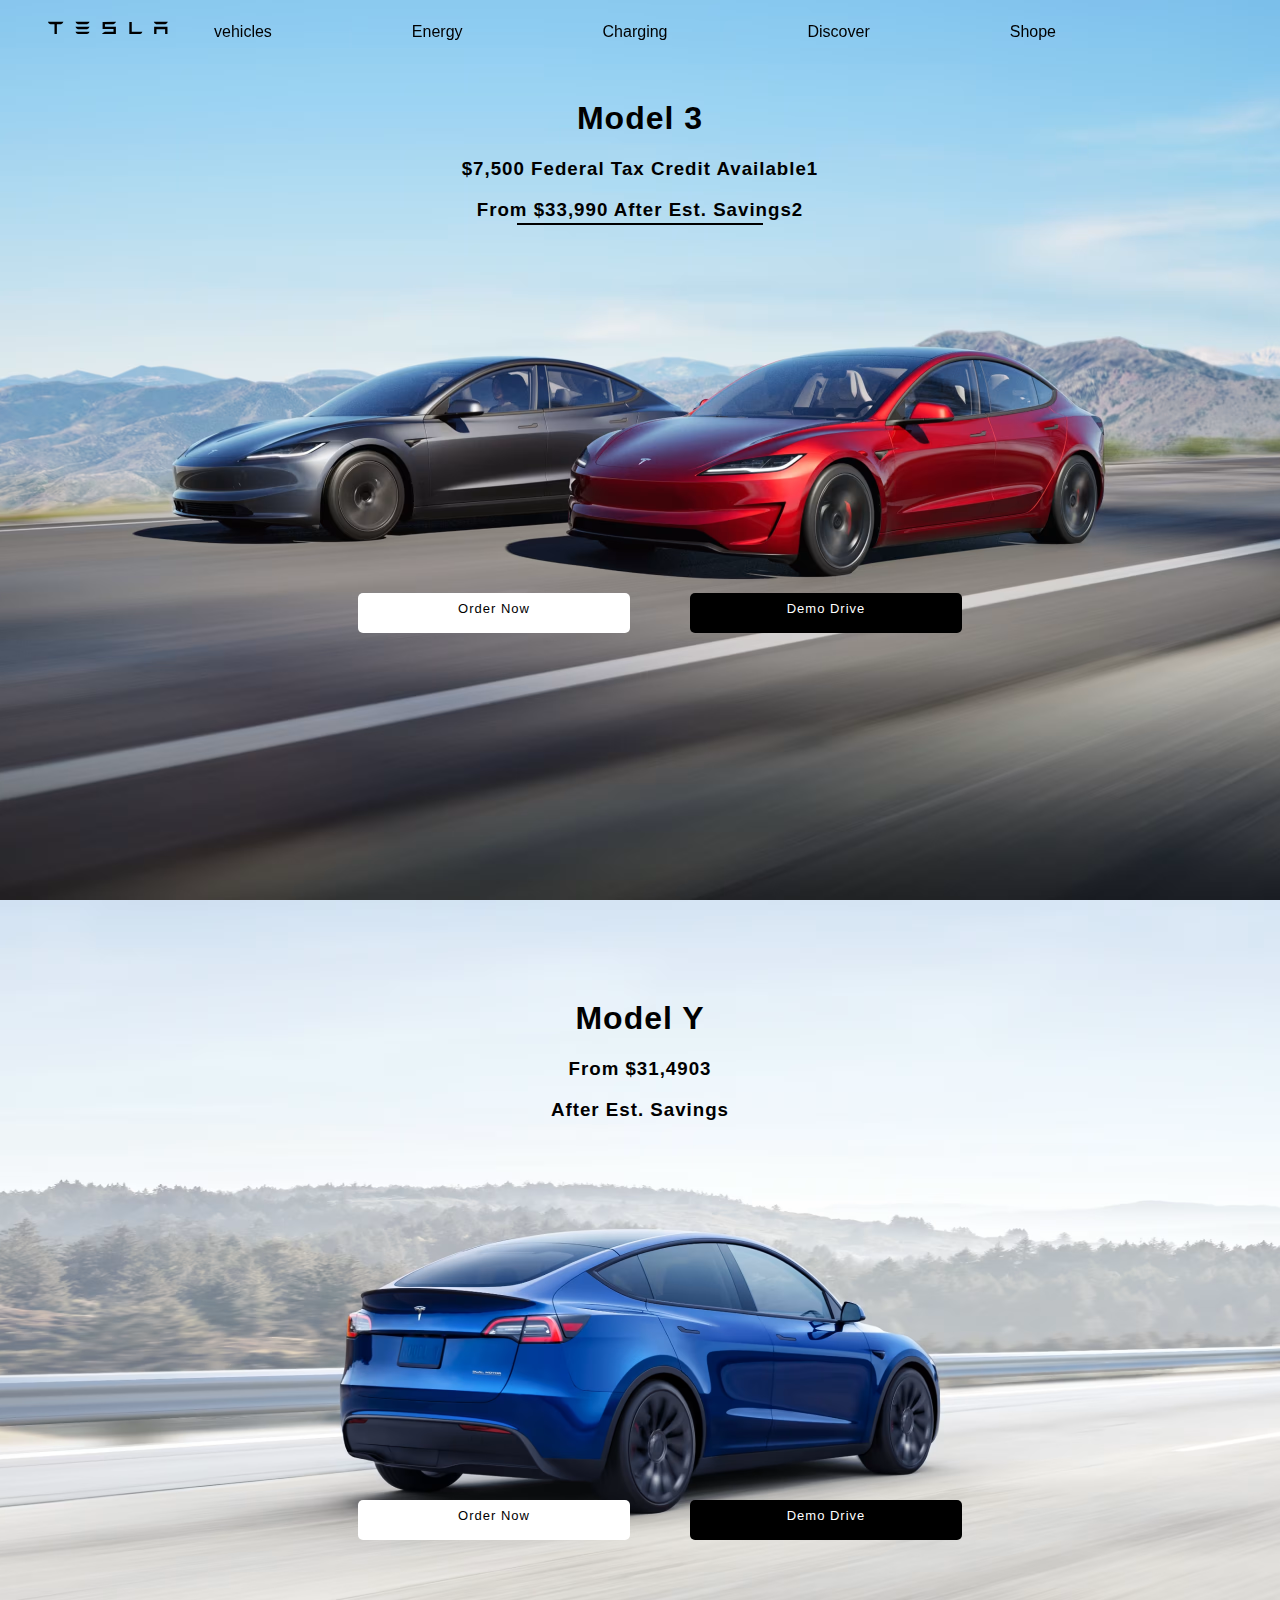
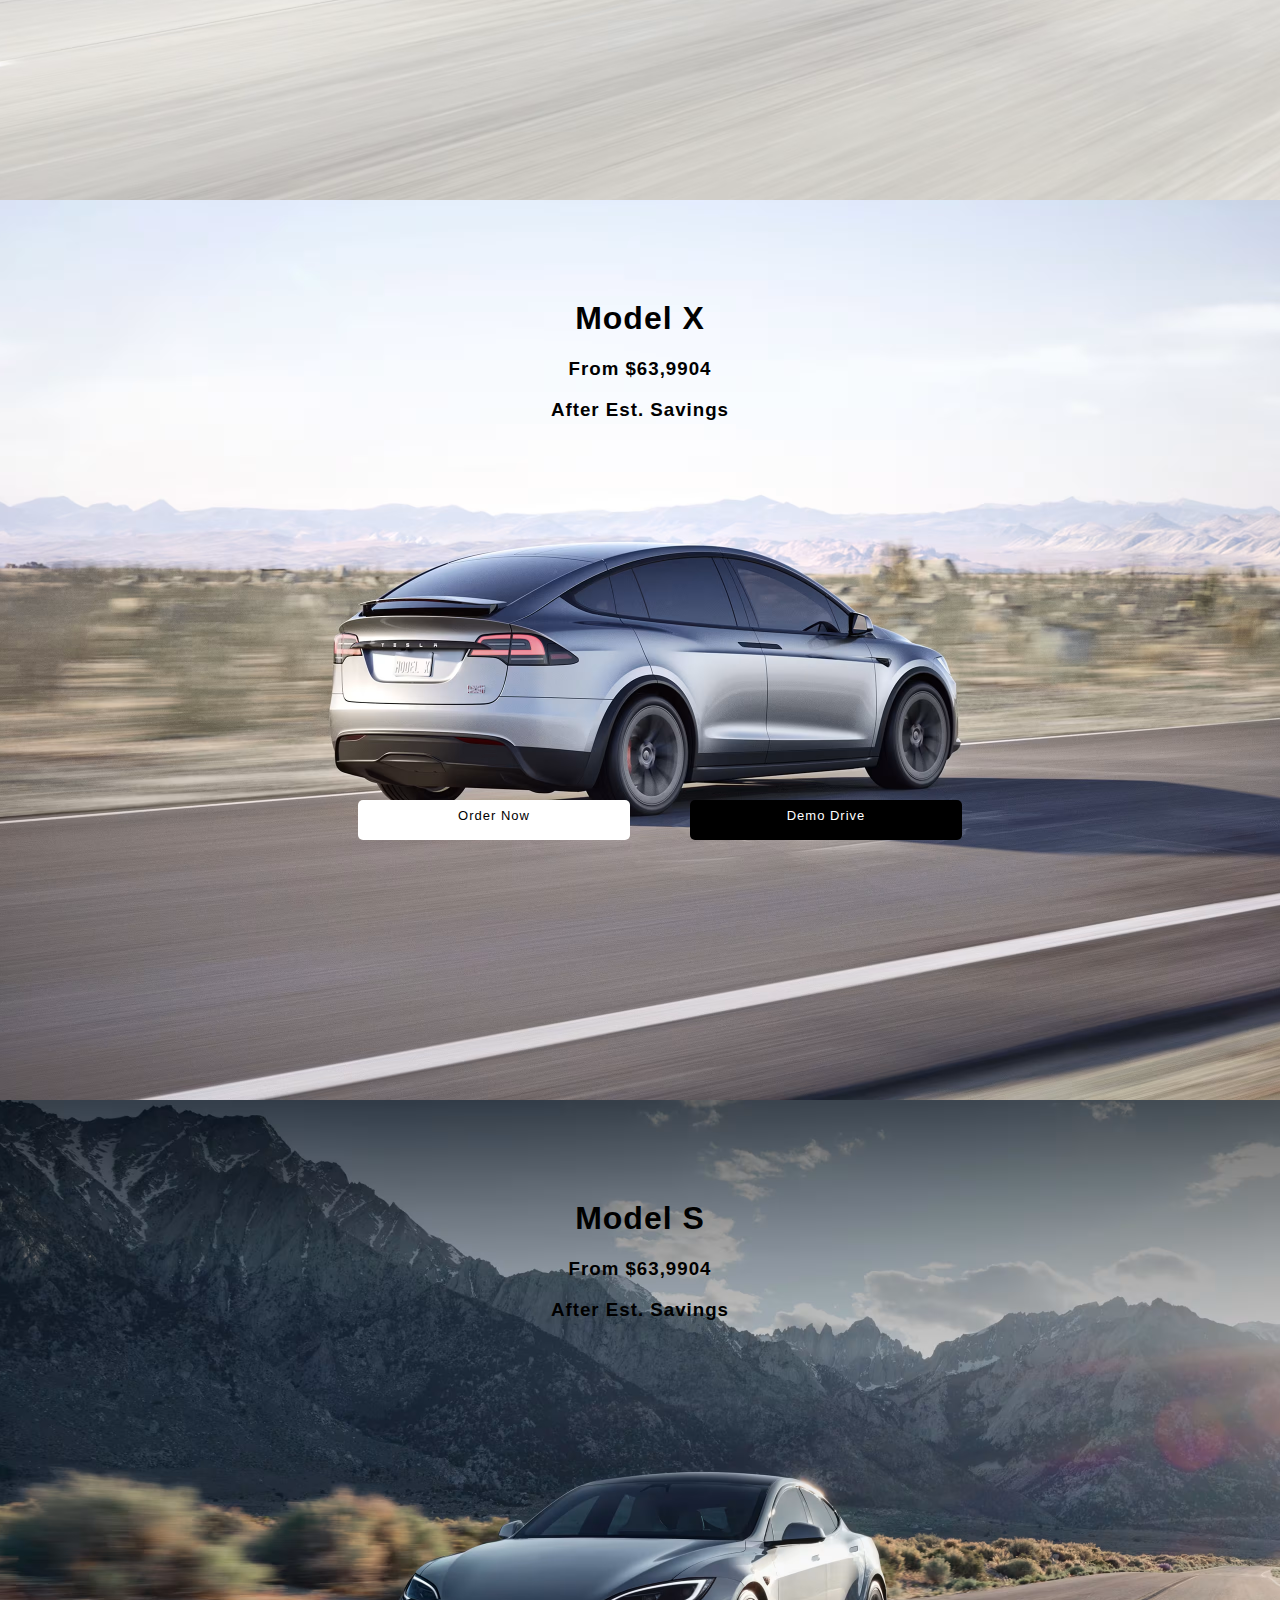
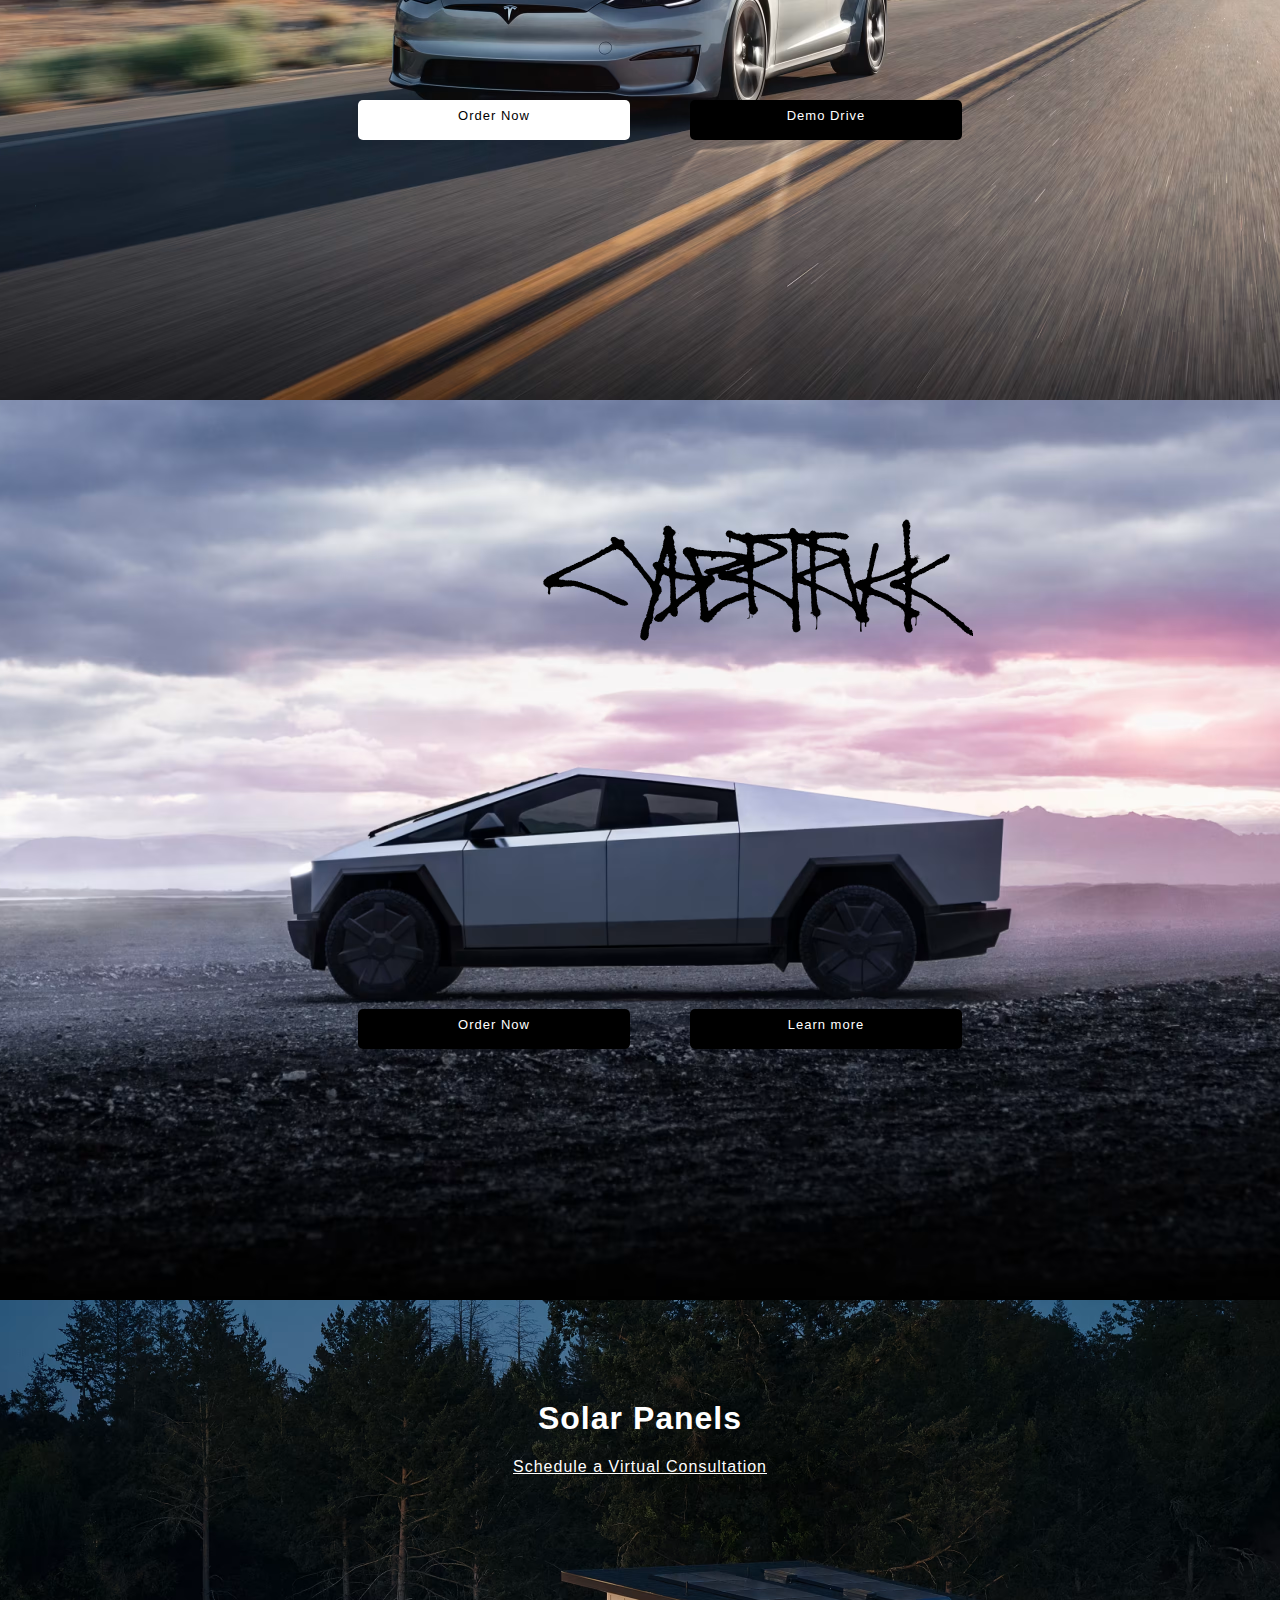
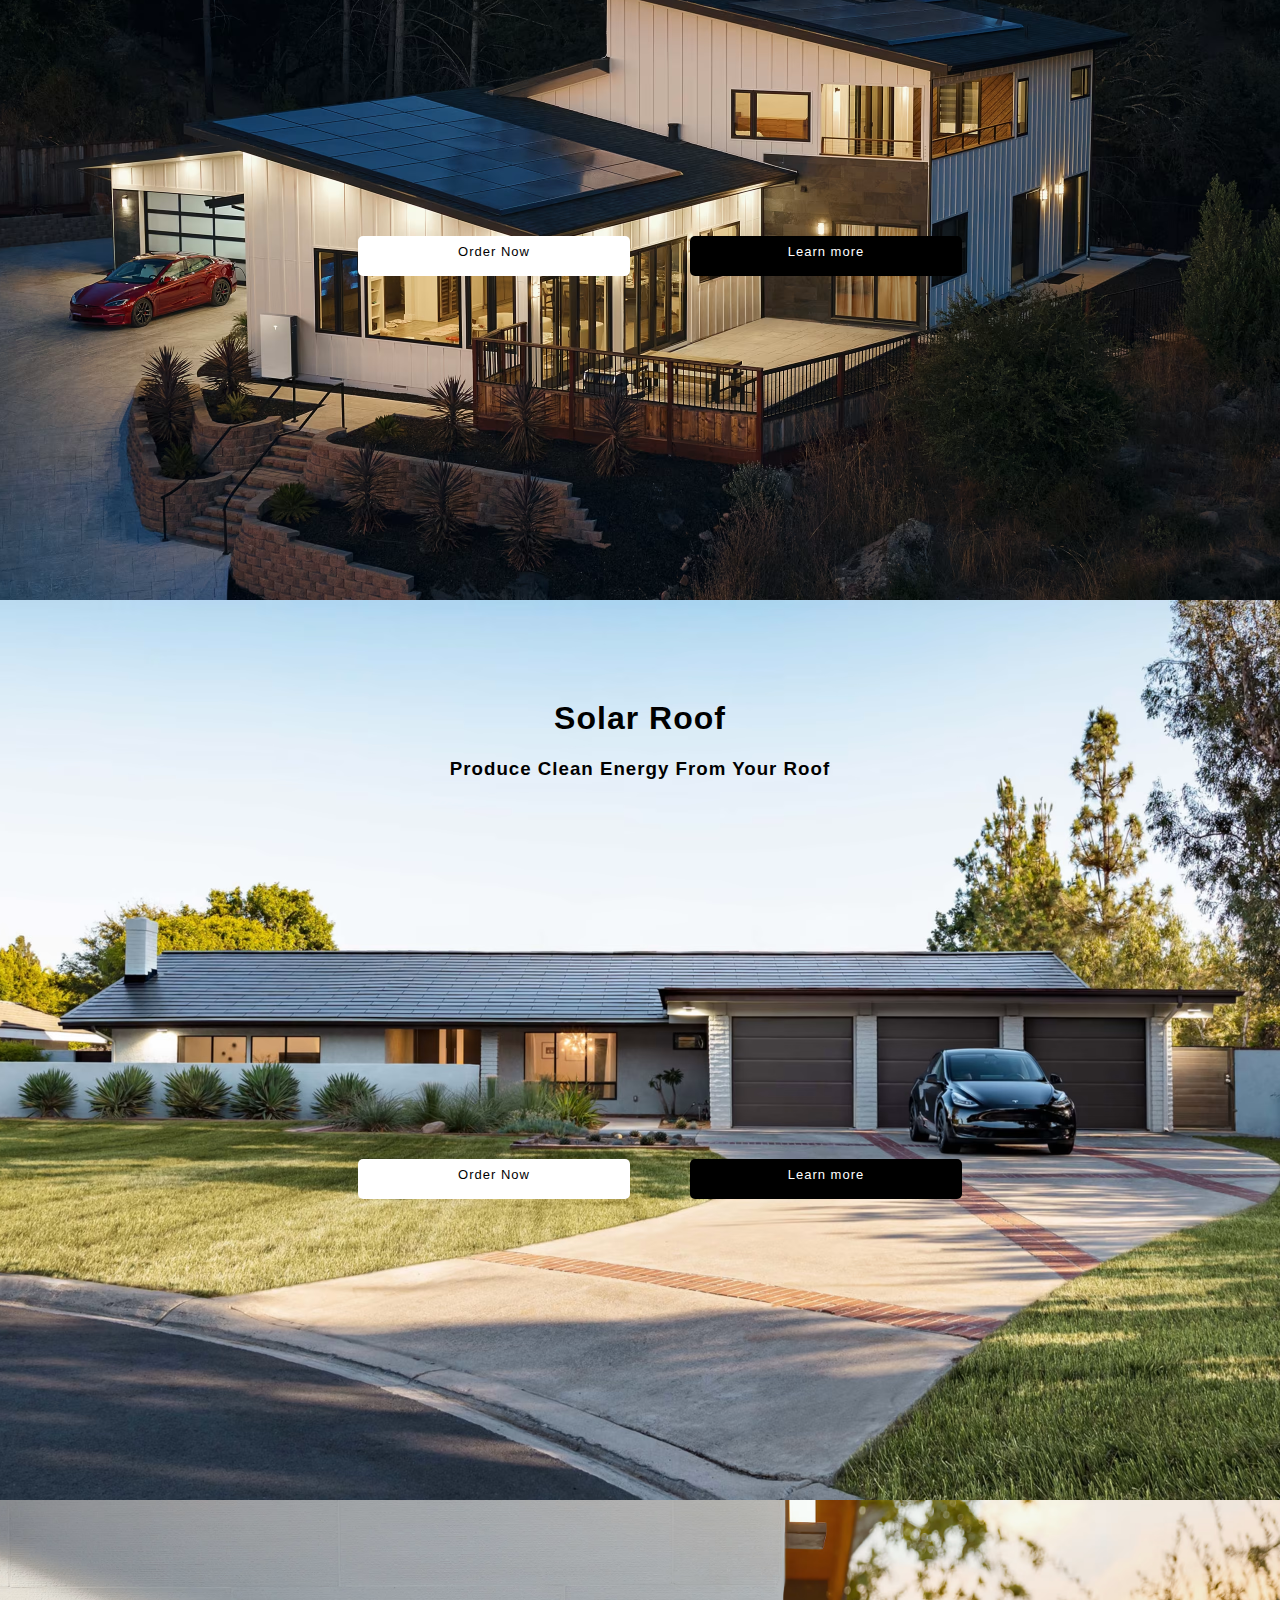
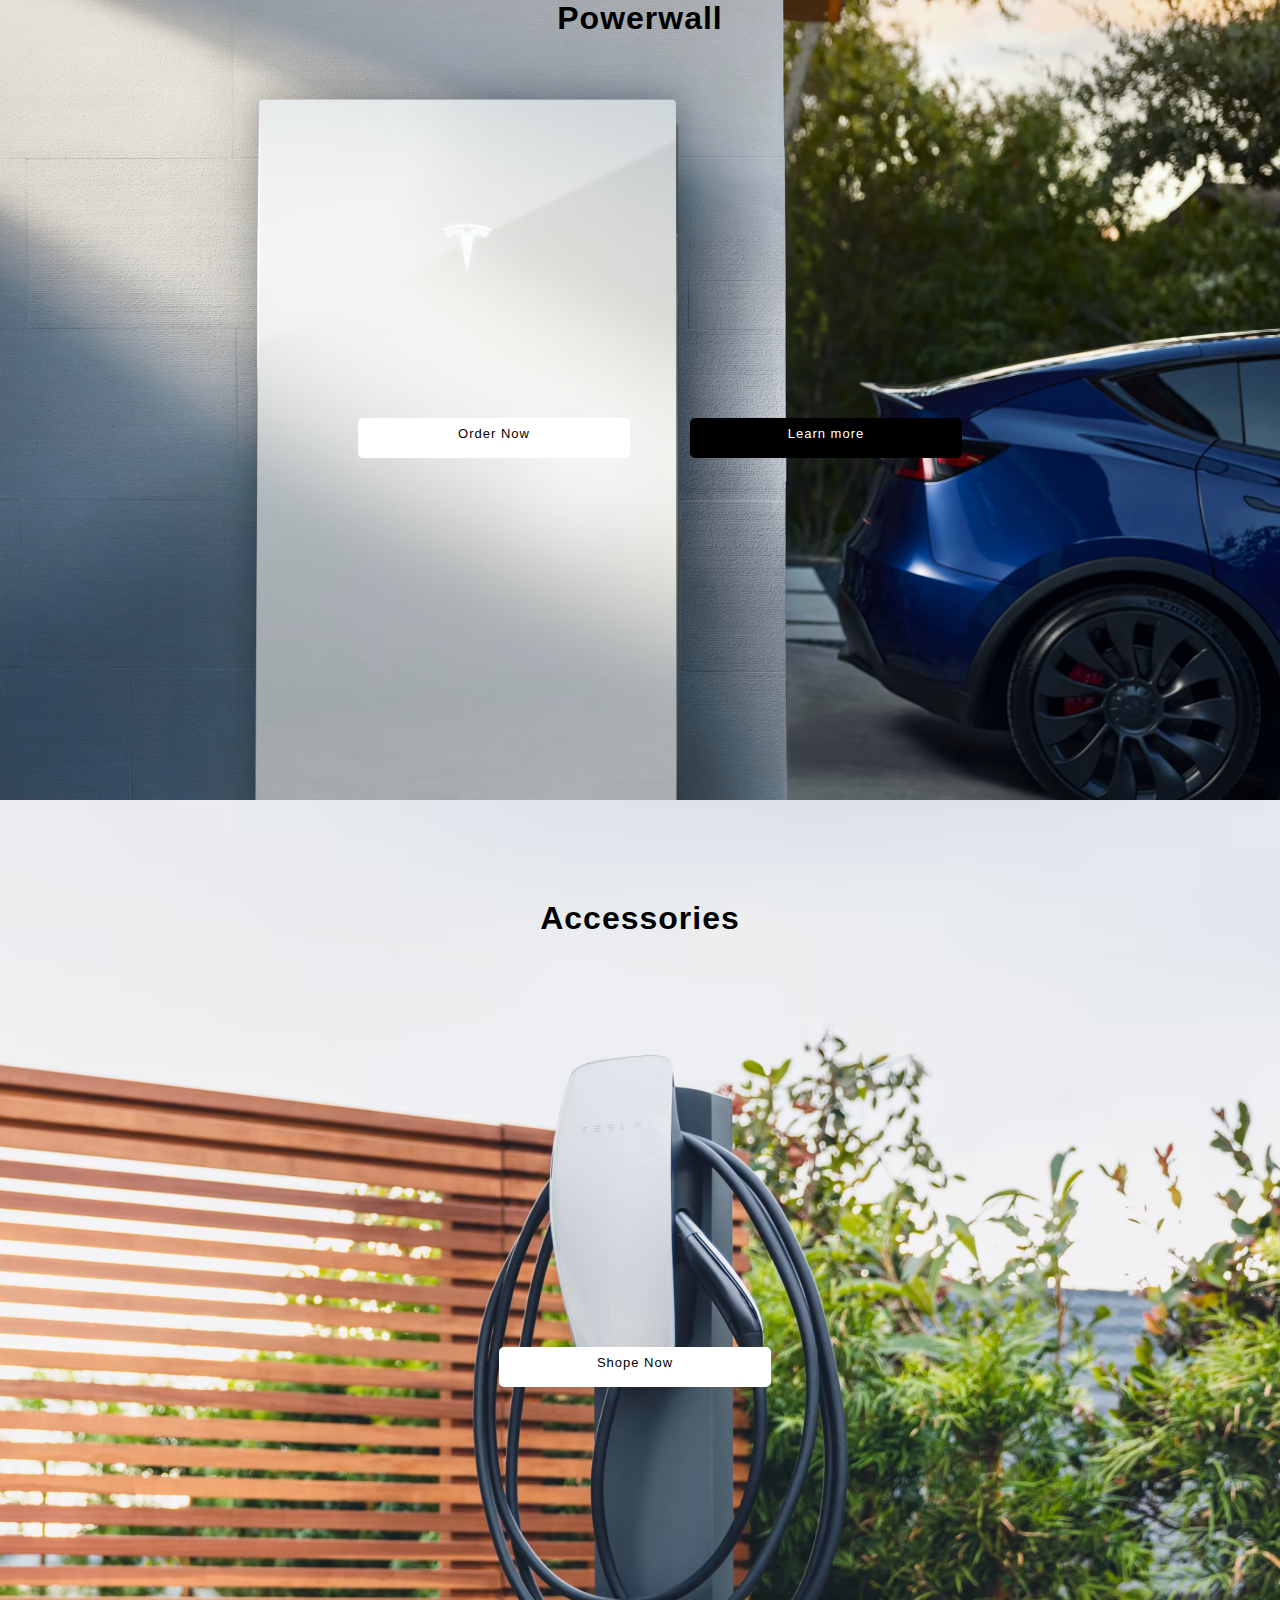
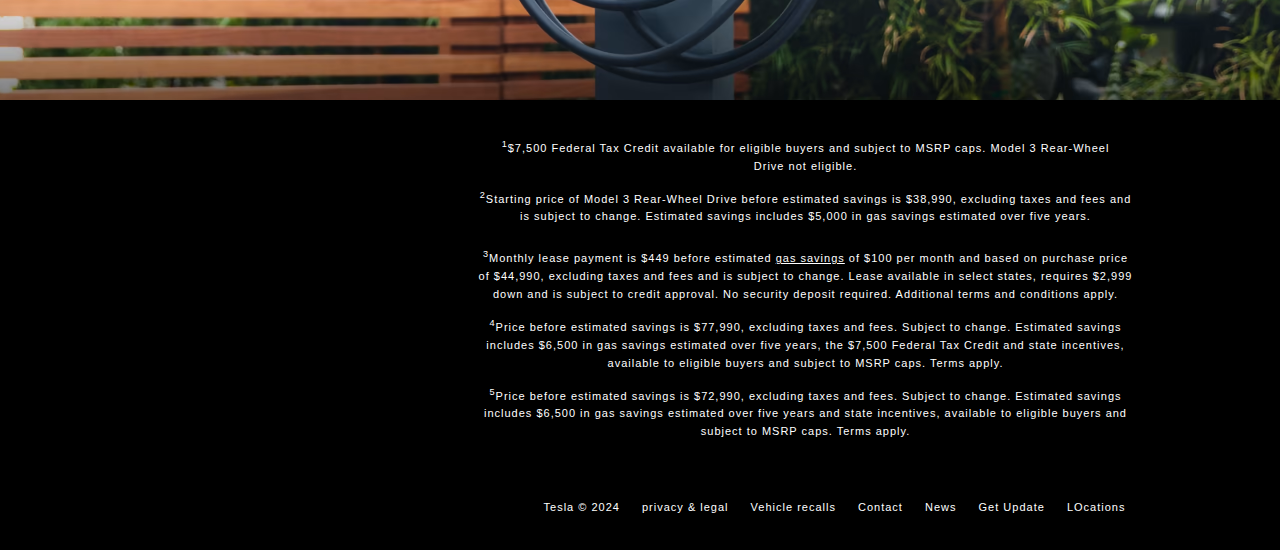
==== index.html @ 94e96109 "Add files via upload" ====
<!DOCTYPE html>
<html lang="en">
<head>
    <meta charset="UTF-8">
    <meta name="viewport" content="width=device-width, initial-scale=1.0">
    <link rel="icon" href="images/icon3.png">
    <title>Electric Cars,Soloar & Clean Energy|tesla</title>
    <link href="style.css" type="text/css" rel="stylesheet">
</head>
<body>
    <nav><div class="logo"><img  src="images/logo1.svg" alt="" width="120px" height="24px";></div>
        <div class="navbar">
            <ul>
                <li><button class="prodructname">vehicles</button>
            </li>
            <li>
               <button class="prodructname">Energy</button>
           </li>
            <li>
                <button class="prodructname">Charging</button>
            </li>
             <li> 
                <button class="prodructname">Discover</button>
             </li>
            <li>
                <button class="prodructname">Shope</button>
            </li>
            <li><i class="fa-regular fa-circle-question"></i></li>
        </ul>
    </div>
       
    </nav>


    <section class="section1">
            <div  class="banner1text">
                <h1>Model 3 </h1>
                <h3>$7,500 Federal Tax Credit Available1</h3>
                <h3> From $33,990 After Est. Savings2 </h3>
                
                <hr>
            </div>
    <div class="s1button">
     <a href="" class="bn1">Order Now </a>
     <a href="" class="bn2">Demo Drive</a>
    </div>          
    </section>

    
        <section class="section2">
                <div class="banner2text">
                    <h1>Model Y</h1>
                    <h3> From $31,4903 </h3>
                    <h3> After Est. Savings </h3>
                </div>
                <div class="s1button">
                    <a href="" class="bn1">Order Now </a>
                    <a href="" class="bn2">Demo Drive</a>
                   </div>
        </section>

        <div class="section3">
            <div class="banner3text">
                <h1>Model X </h1>
                <h3> From $63,9904 </h3>
                <h3>After Est. Savings</h3>
            </div>
            <div class="s1button">
                <a href="" class="bn1">Order Now </a>
                <a href="" class="bn2">Demo Drive</a>
               </div>

        </div>

        <div class="section4">
            <div class="banner4text">
                <h1>Model S</h1>
                <h3> From $63,9904  </h3>
                <h3>After Est. Savings</h3>
            </div>
            <div class="s1button">
                <a href="" class="bn1">Order Now </a>
                <a href="" class="bn2">Demo Drive</a>
               </div>

        </div>

        <div class="section5">
            <img src="images/banner.svg" width="300px" height="85px" class="svg">
            
            <div class="s1button">
                <a href="" class="bn2">Order Now </a>
                <a href="" class="bn2">Learn more</a>
               </div>

        </div>

       

        <div class="section6">
            <div class="banner6text">
                <h1>Solar Panels  </h1>
               <a href="#" style="color: white">Schedule a Virtual Consultation</a>
            </div>
            <div class="s1button">
                <a href="" class="bn1">Order Now </a>
                <a href="" class="bn2">Learn more</a>
               </div>

        </div>
        <div class="section7">
            <div class="banner7text">
                <h1>Solar Roof </h1>
                <h3> Produce Clean Energy From Your Roof</h3>
            </div>
            <div class="s1button">
                <a href="" class="bn1">Order Now </a>
                <a href="" class="bn2">Learn more</a>
               </div>

        </div>

        <div class="section8">
            <div class="banner8text">
                <h1>Powerwall </h1>
               
            </div>
            <div class="s1button">
                <a href="" class="bn1">Order Now </a>
                <a href="" class="bn2">Learn more</a>
               </div>

        </div>

        <div class="section9">
            <div class="banner9text">
                <h1>Accessories</h1>
                
            </div>
            <div class="s1button1">
                <a href="" class="bn1">Shope Now</a>
               </div>

        </div>

<footer>
    <div class="section10">
        
        <div class="banner10text">
            <p><sup>1</sup>$7,500 Federal Tax Credit available for eligible buyers and subject to MSRP caps. Model 3 Rear-Wheel <br>Drive not eligible.</p>
            <p style="margin-bottom: 20px;"><sup>2</sup>Starting price of Model 3 Rear-Wheel Drive before estimated savings is $38,990, excluding taxes and fees and is subject to change. Estimated savings includes $5,000 in  gas savings estimated over five years.</p>
            <p><sup>3</sup>Monthly lease payment is $449 before estimated <u> gas savings</u> of $100 per month and based on purchase price of $44,990, excluding taxes and fees and is subject to change. Lease available in select states, requires $2,999 down and is subject to credit approval. No security deposit required. Additional terms and conditions apply.</p>
            <p><sup>4</sup>Price before estimated savings is $77,990, excluding taxes and fees. Subject to change. Estimated savings includes $6,500 in gas savings estimated over five years, the $7,500 Federal Tax Credit and state incentives, available to eligible buyers and subject to MSRP caps. Terms apply. </p>
            <p><sup>5</sup>Price before estimated savings is $72,990, excluding taxes and fees. Subject to change. Estimated savings includes $6,500 in gas savings estimated over five years and state incentives, available to eligible buyers and subject to MSRP caps. Terms apply. </p>
           <br>
           <br>
           
            <div class="footer div"> 
                <ul>
                    <li>Tesla © 2024</li>
                    <li>privacy & legal</li>
                    <li>Vehicle recalls</li>
                    <li>Contact</li>
                    <li>News</li>
                    <li>Get Update</li>
                    <li>LOcations</li>

                </ul>
            </div>
            

        </div>

</footer>

                       
</body>
</html>
---- style.css ----
body{
    margin:0;
    padding:0;
    font-family:"M plus 1",sans-serif;
    scroll-behavior:smooth;
    letter-spacing:1px;

}

nav{
   position: fixed;
   top:0;
   left:0;
   width:100%; 
   height: 100px;
   padding:10px 90px;
  box-sizing:border-box;
  background:transparent ; 
  /* border-bottom:1px solid  */
}

nav.logo{
    padding:22px 20px;
    height: 80px;
    float:left;
    font-size:24px;
    font-weight: bold;
    text-transform: uppercase;

}

nav ul{
     list-style:none;
     float:right;
     margin:0;
     padding:0;
     display:flex;
}

nav ul li a{
    line-height:80px;
    /* color:rgb(22, 22, 6); */
    padding:12px 30px;
    text-decoration: none;
    font-weight: bold;
    text-transform:uppercase;
    float: left;
}



.section1{
    width:100%;
    height: 100vh;
    background:url("images/banner1.png");
    background-size:cover;
    background-position:center;
    float:left;



}
.prodructname{
    margin-right:110px;
   font-size:large;
   font-weight:500px;
   float:left;
   font-family: inherit;
  font-size: 100%;
  margin-top: -18px;
  background: transparent;
  border: none;
}
.logo{
   width:152px;
   height:24px;
   margin-top: 6px;
   margin-left: -42px;
}
.banner1text{
    text-align: center;
    margin-top: 100px;
    font-family: inherit;
  font-size: 100%;
}
hr{
    border-style: solid;
    border-width: 1px;
  margin-top: -17px;
  width:19%;
   border-color:black
}

.s1button{
    display:flex;
    justify-content:center;

}
.s1button a{
    margin:10px;
    height:40px;
    width:17rem;
    border-radius:5px;
    text-decoration: none;
    display:flex;
    justify-content:center;
    margin-top:360px;
    margin-left: 50px;
    line-height: 32px;
 
}

.bn1{
    background-color:white;
    color:black;
    font-weight: 400;
    font-size:13px;
   

}
.bn2{
    background-color:black;
    color:white;
    font-weight: 400;
    font-size:13px;


}

.section2{
    width:100%;
    height: 100vh;
    background:url("images/banner2.png");
    background-size:cover;
    background-position:center;
    float:left;


}
.banner2text{
    text-align: center;
    margin-top: 100px;
    font-family: inherit;
  font-size: 100%;
}
.section3{
 width:100%;
     height: 100vh;
    background:url("images/banner3.png");
    background-size:cover;
    background-position:center;
    float:left}
    .banner3text{
        text-align: center;
        margin-top: 100px;
        font-family: inherit;
      font-size: 100%;}

      .banner4text{
        text-align: center;
        margin-top: 100px;
        font-family: inherit;
      font-size: 100%;}

      .section4{
        width:100%;
        height: 100vh;
        background:url("images/banner4.png");
        background-size:cover;
        background-position:center;
        float:left}
    
          .section5{
            width:100%;
            height: 100vh;
            background:url("images/banner5.png");
            background-size:cover;
            background-position:center;
            float:left}
            .svg{
              text-align: center;
              margin-left: 542px;
              margin-top: 115px;
              width: 431px;
              height: 130px;
            
 
            }
            .banner6text{
              color:white;
                text-align: center;
                margin-top: 100px;
                font-family: inherit;
              font-size: 100%;}
        
              .section6{
                width:100%;
                height: 100vh;
                background:url("images/banner6.png");
                background-size:cover;
                background-position:center;
                float:left}

                .banner7text{
                    text-align: center;
                    margin-top: 100px;
                    font-family: inherit;
                  font-size: 100%;}
            
                  .section7{
                    width:100%;
                    height: 100vh;
                    background:url("images/banner7.png");
                    background-size:cover;
                    background-position:center;
                    float:left}

                    .banner8text{
                        text-align: center;
                        margin-top: 100px;
                        font-family: inherit;
                      font-size: 100%;}
                
                      .section8{
                        width:100%;
                        height: 100vh;
                        background:url("images/banner8.png");
                        background-size:cover;
                        background-position:center;
                        float:left}

                        .banner9text{
                            text-align: center;
                            margin-top: 100px;
                            font-family:"Universal Sans Display", -apple-system, Arial, sans-serif;
                          font-size: 100%;
                        font-weight: 500;}
                        
                    
                          .section9{
                            width:100%;
                            height: 100vh;
                            background:url("images/banner9.png");
                            background-size:cover;
                            background-position:center;
                           float:left;}
.section10{
  width:100%;
  height: 450px;
  background:black;
  background-size:cover;
  background-position:center;
 float:left;}

 .banner10text{
  line-height: 18px;
  background-color:black;
  color:white;
  text-align: center;
 height: 395px;
 width:655px;
  font-family: "Universal Sans Text", -apple-system, Arial, sans-serif;
  margin-top: 35px;
font-size: 11px;
margin-left: 478px;}

.s1button1{
  display:flex;
  justify-content:center;
margin-top: 50px;
margin-right: 50px;

}

.s1button1 a{
  margin:10px;
  height:40px;
  width:17rem;
  border-radius:5px;
  text-decoration: none;
  display:flex;
  justify-content:center;
  margin-top:360px;
  margin-left: 50px;
  line-height: 32px;

}

li{
  display:inline;
  margin-left: 18px;
}
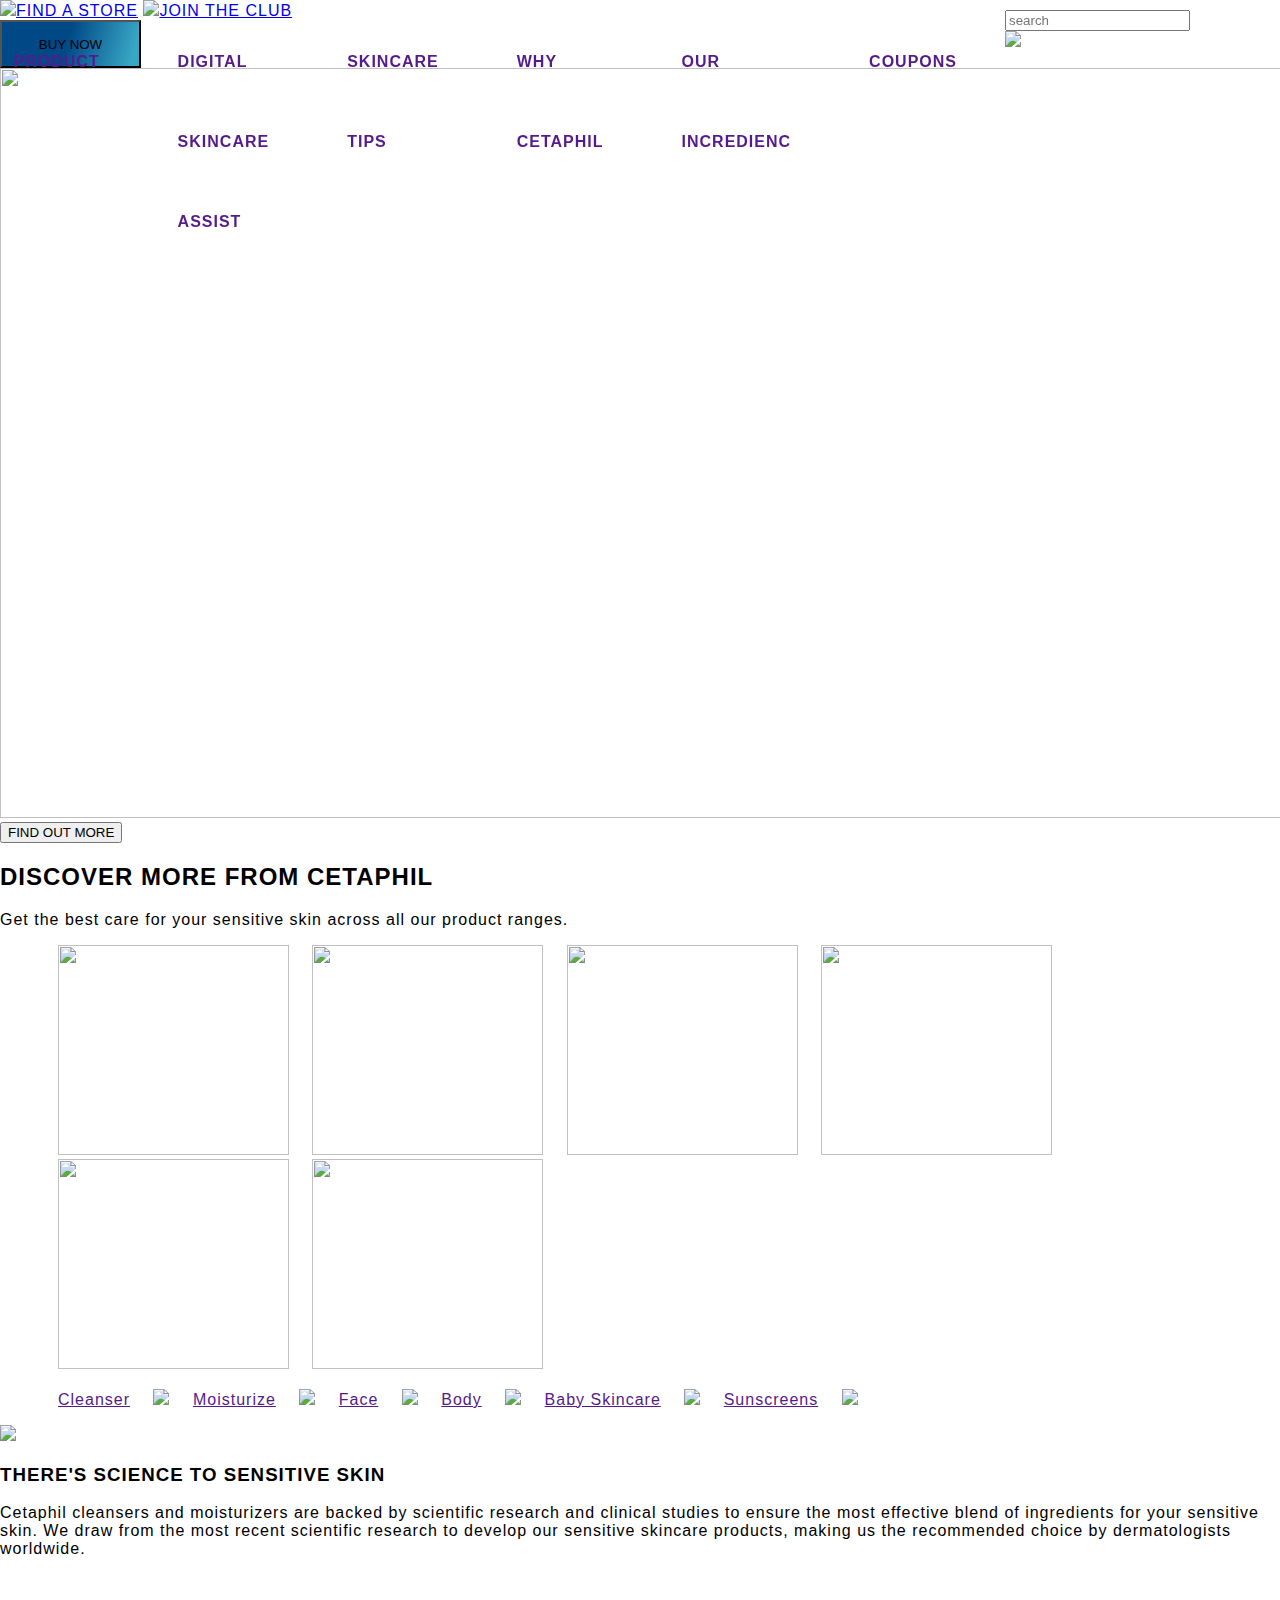
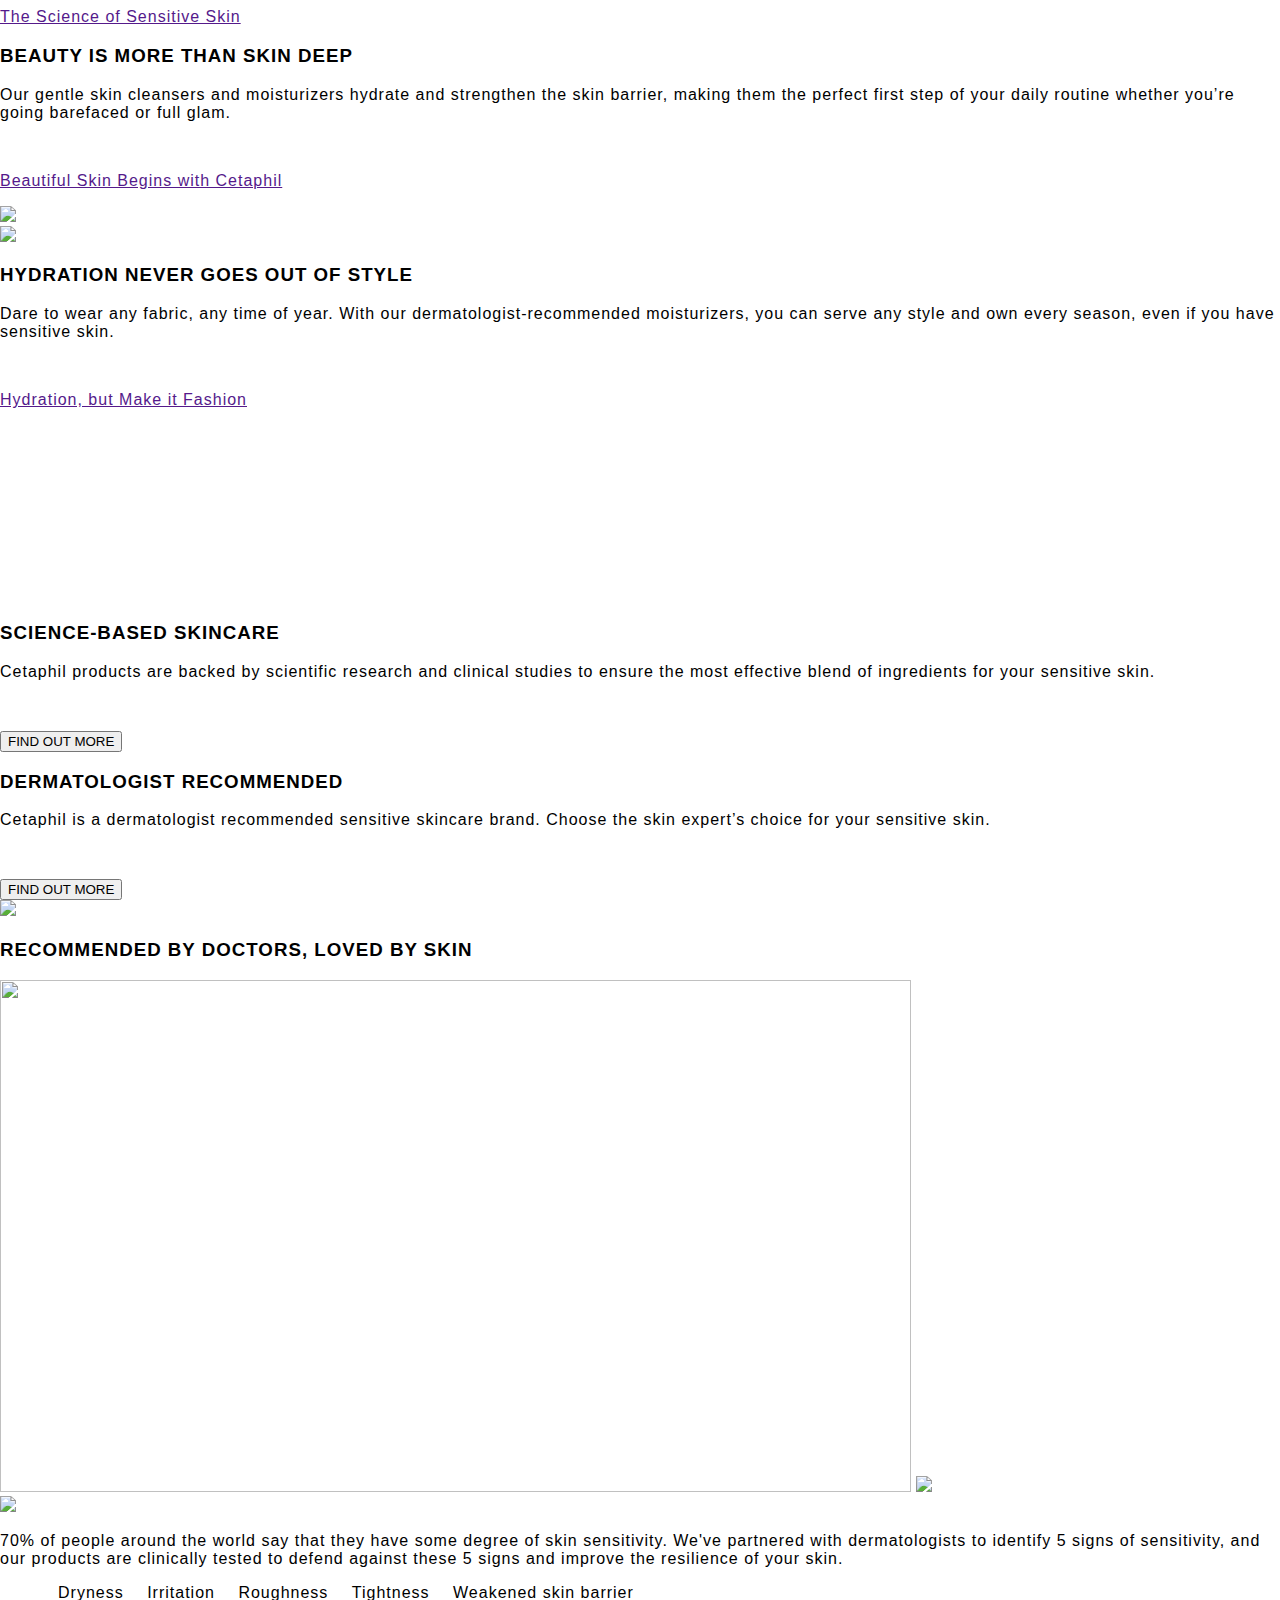
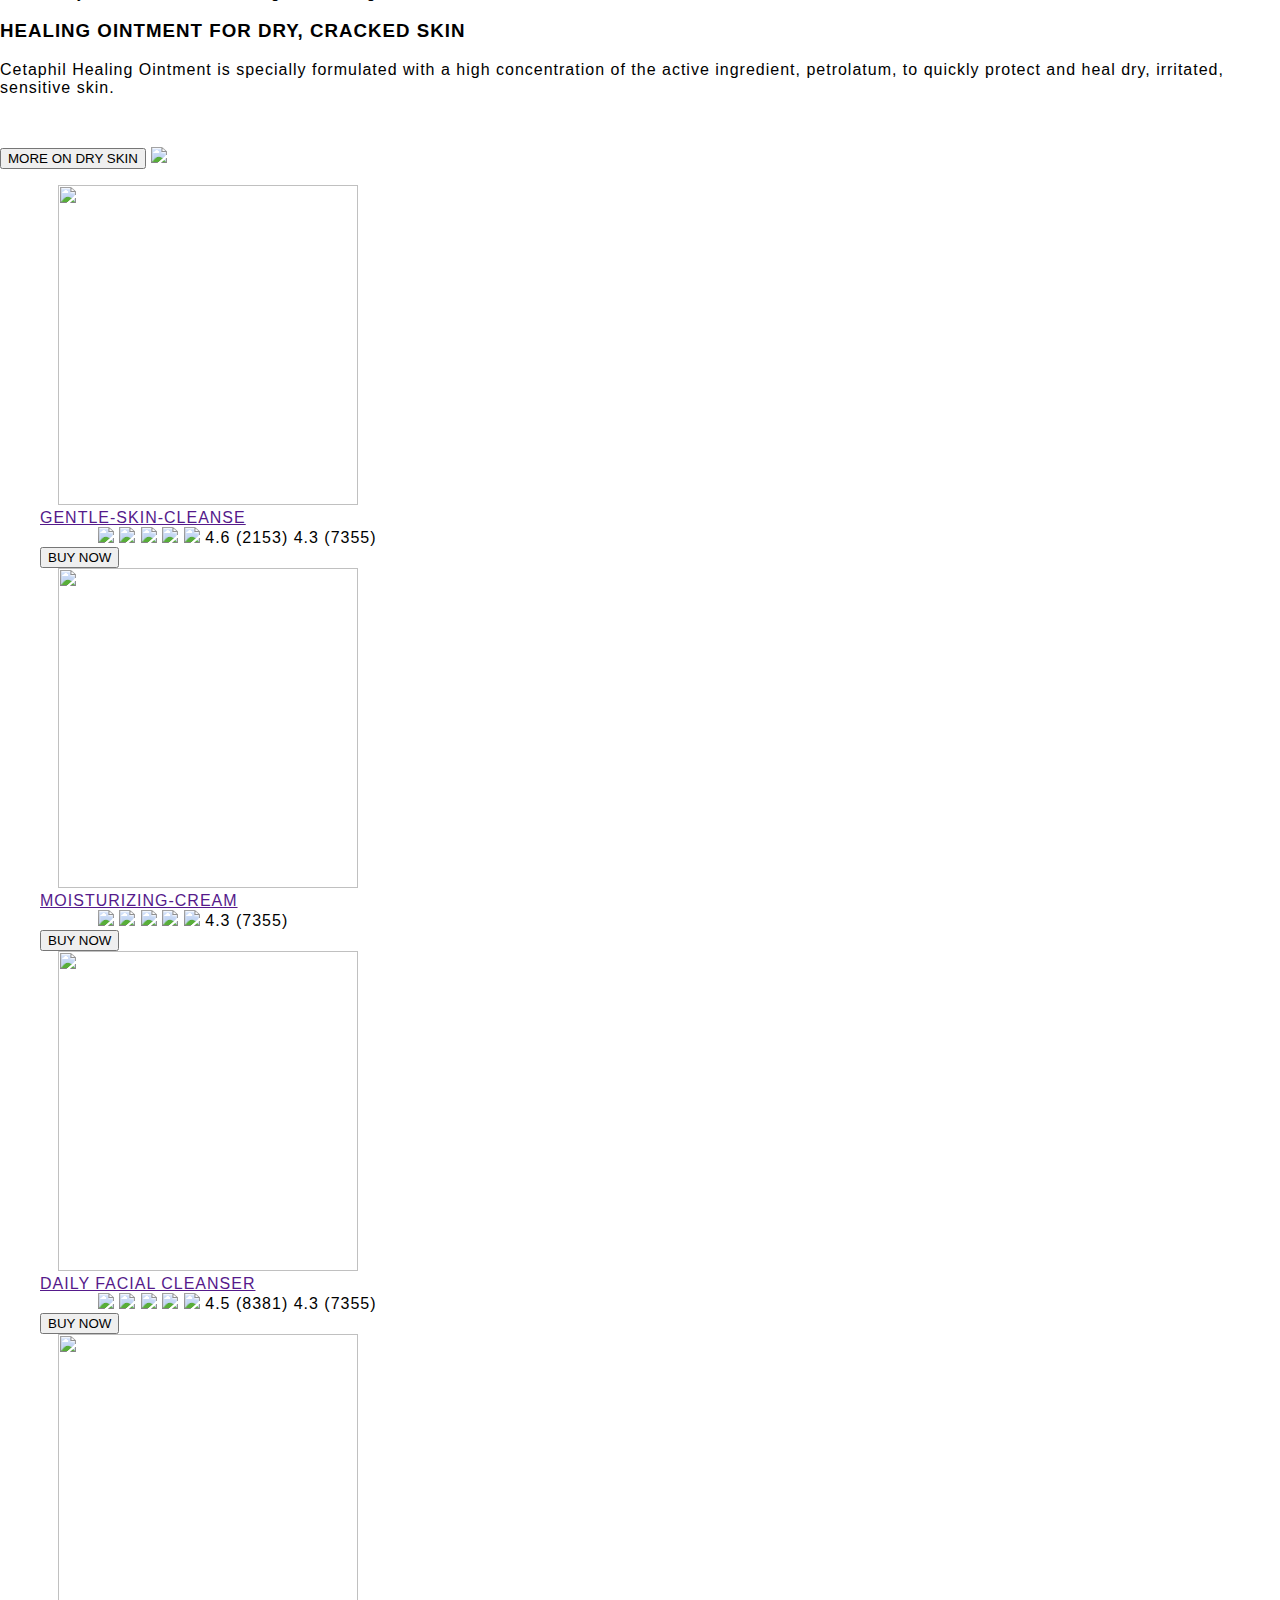
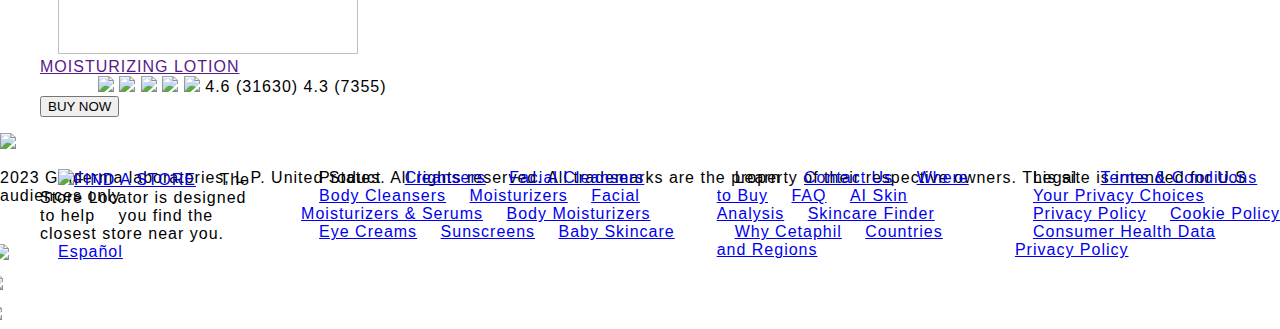
==== commit 904cc502: "Update index.html" ====
--- a/index.html
+++ b/index.html
@@ -1,178 +1,378 @@
 <!DOCTYPE html>
 <html lang="en">
-<head>
-    <meta charset="UTF-8">
-    <meta name="viewport" content="width=device-width, initial-scale=1.0">
-    <link rel="icon" href="images/icon3.png">
-    <title>Electric Cars,Soloar & Clean Energy|tesla</title>
-    <link href="style.css" type="text/css" rel="stylesheet">
-</head>
-<body>
-    <nav><div class="logo"><img  src="images/logo1.svg" alt="" width="120px" height="24px";></div>
-        <div class="navbar">
-            <ul>
-                <li><button class="prodructname">vehicles</button>
-            </li>
-            <li>
-               <button class="prodructname">Energy</button>
-           </li>
-            <li>
-                <button class="prodructname">Charging</button>
-            </li>
-             <li> 
-                <button class="prodructname">Discover</button>
-             </li>
-            <li>
-                <button class="prodructname">Shope</button>
-            </li>
-            <li><i class="fa-regular fa-circle-question"></i></li>
+  <head>
+    <meta charset="UTF-8" />
+    <meta name="viewport" content="width=device-width, initial-scale=1.0" />
+    <title>cetaphil</title>
+    <link rel="stylesheet" href="style.css" />
+  </head>
+  <body>
+    <header class="header">
+      <div class="first">
+        <span class="store">
+          <img src="images/lo.svg" /><a href="#">FIND A STORE</a></span
+        >
+        <span class="club"
+          ><img src="images/mail.svg" /><a href="#">JOIN THE CLUB</a></span
+        >
+      </div>
+
+      <nav>
+        <ul class="ul1">
+          <li>
+            <img
+              id="img1"
+              src="images/logo_small.webp"
+              width="150"
+              height="35"
+            />
+          </li>
+          <li><a href="">WHAT'S NEW</a></li>
+          <li><a href="">PRODUCT</a></li>
+          <li><a href="">DIGITAL SKINCARE ASSIST</a></li>
+          <li><a href="">SKINCARE TIPS</a></li>
+          <li><a href="">WHY CETAPHIL</a></li>
+          <li><a href="">OUR INCREDIENC</a></li>
+          <li><a href="">COUPONS</a></li>
+          <li>
+            <input id="input" placeholder="search" /><img
+              id="img2"
+              src="images/search.svg"
+            />
+          </li>
         </ul>
+      </nav>
+
+<button id="fixed-btn" style="background: linear-gradient(105.49deg, #004987 47.63%, #38a6c4 93.7%);    width: 141px;
+    height: 48px;">BUY NOW</button>
+
+
+    </header>
+    <div class="banner1">
+      <img   src="images/banner1.webp" width="1500" height="750">
+<button>
+  FIND OUT MORE
+</button>
     </div>
-       
-    </nav>
-
-
-    <section class="section1">
-            <div  class="banner1text">
-                <h1>Model 3 </h1>
-                <h3>$7,500 Federal Tax Credit Available1</h3>
-                <h3> From $33,990 After Est. Savings2 </h3>
-                
-                <hr>
-            </div>
-    <div class="s1button">
-     <a href="" class="bn1">Order Now </a>
-     <a href="" class="bn2">Demo Drive</a>
-    </div>          
-    </section>
-
+<section >
+  <div class="text">
+    <h2 id="tex1-1">DISCOVER MORE FROM CETAPHIL</h2>
+    <p id="tex1-2">Get the best care for your sensitive skin across all our product ranges.</p>
+  </div>
+ 
+
+  <ul class="ul2">
+    <li><img  class="imgA" src="images/A.webp" width="231" height="210"></li>
+    <li><img   class="imgA"src="images/B.webp" width="231" height="210"></li>
+    <li><img   class="imgA"src="images/C.webp" width="231" height="210"></li>
+    <li><img   class="imgA"src="images/D.webp" width="231" height="210"></li>
+    <li><img   class="imgA"src="imageS/E.webp" width="231" height="210"></li>
+    <li><img   class="imgA"src="images/F.webp" Width="231" height="210"></li>
+  </ul>
+
+  <ul class="ul3">
+    <li><a href="">Cleanser</a></li>
+    <li><span><img src="images/shot-arrow.png" width="28"></span> </li>
+    <li><a href="">Moisturize</a></li>
+    <li><img src="images/shot-arrow.png" width="28"> </li>
+    <li><a href="">Face</a></li>
+    <li><img src="images/shot-arrow.png" width="28"></li>
+    <li><a href="">Body</a></li>
+    <li><img src="images/shot-arrow.png" width="28"> </li>
+    <li><a href="">Baby Skincare</a></li>
+    <li><img src="images/shot-arrow.png" width="28"></li>
+    <li><a href="">Sunscreens</a></li>
+    <li><img src="images/shot-arrow.png" width="28"></li>
+
+  </ul>
+
+
+  <div  class="div1">
+    <img class="b2"  src="images/banner2.webp">
+    <div class="text1">
+    <h3 id="b2text">THERE'S SCIENCE TO  SENSITIVE SKIN</h3>
+    <p class="b2text1">Cetaphil cleansers and moisturizers are backed by scientific research and clinical studies to ensure the most effective blend of ingredients for your sensitive skin. We draw from the most recent scientific research to develop our sensitive skincare products, making us the recommended choice by dermatologists worldwide.</p>
+    <p><br></p>
+    <p><a href="">The Science of Sensitive Skin</a></p>
+  </div>
+  </div>
+
+
+
+  <div  class="div1">
     
-        <section class="section2">
-                <div class="banner2text">
-                    <h1>Model Y</h1>
-                    <h3> From $31,4903 </h3>
-                    <h3> After Est. Savings </h3>
-                </div>
-                <div class="s1button">
-                    <a href="" class="bn1">Order Now </a>
-                    <a href="" class="bn2">Demo Drive</a>
-                   </div>
-        </section>
-
-        <div class="section3">
-            <div class="banner3text">
-                <h1>Model X </h1>
-                <h3> From $63,9904 </h3>
-                <h3>After Est. Savings</h3>
-            </div>
-            <div class="s1button">
-                <a href="" class="bn1">Order Now </a>
-                <a href="" class="bn2">Demo Drive</a>
-               </div>
-
-        </div>
-
-        <div class="section4">
-            <div class="banner4text">
-                <h1>Model S</h1>
-                <h3> From $63,9904  </h3>
-                <h3>After Est. Savings</h3>
-            </div>
-            <div class="s1button">
-                <a href="" class="bn1">Order Now </a>
-                <a href="" class="bn2">Demo Drive</a>
-               </div>
-
-        </div>
-
-        <div class="section5">
-            <img src="images/banner.svg" width="300px" height="85px" class="svg">
-            
-            <div class="s1button">
-                <a href="" class="bn2">Order Now </a>
-                <a href="" class="bn2">Learn more</a>
-               </div>
-
-        </div>
-
-       
-
-        <div class="section6">
-            <div class="banner6text">
-                <h1>Solar Panels  </h1>
-               <a href="#" style="color: white">Schedule a Virtual Consultation</a>
-            </div>
-            <div class="s1button">
-                <a href="" class="bn1">Order Now </a>
-                <a href="" class="bn2">Learn more</a>
-               </div>
-
-        </div>
-        <div class="section7">
-            <div class="banner7text">
-                <h1>Solar Roof </h1>
-                <h3> Produce Clean Energy From Your Roof</h3>
-            </div>
-            <div class="s1button">
-                <a href="" class="bn1">Order Now </a>
-                <a href="" class="bn2">Learn more</a>
-               </div>
-
-        </div>
-
-        <div class="section8">
-            <div class="banner8text">
-                <h1>Powerwall </h1>
-               
-            </div>
-            <div class="s1button">
-                <a href="" class="bn1">Order Now </a>
-                <a href="" class="bn2">Learn more</a>
-               </div>
-
-        </div>
-
-        <div class="section9">
-            <div class="banner9text">
-                <h1>Accessories</h1>
-                
-            </div>
-            <div class="s1button1">
-                <a href="" class="bn1">Shope Now</a>
-               </div>
-
-        </div>
-
-<footer>
-    <div class="section10">
-        
-        <div class="banner10text">
-            <p><sup>1</sup>$7,500 Federal Tax Credit available for eligible buyers and subject to MSRP caps. Model 3 Rear-Wheel <br>Drive not eligible.</p>
-            <p style="margin-bottom: 20px;"><sup>2</sup>Starting price of Model 3 Rear-Wheel Drive before estimated savings is $38,990, excluding taxes and fees and is subject to change. Estimated savings includes $5,000 in  gas savings estimated over five years.</p>
-            <p><sup>3</sup>Monthly lease payment is $449 before estimated <u> gas savings</u> of $100 per month and based on purchase price of $44,990, excluding taxes and fees and is subject to change. Lease available in select states, requires $2,999 down and is subject to credit approval. No security deposit required. Additional terms and conditions apply.</p>
-            <p><sup>4</sup>Price before estimated savings is $77,990, excluding taxes and fees. Subject to change. Estimated savings includes $6,500 in gas savings estimated over five years, the $7,500 Federal Tax Credit and state incentives, available to eligible buyers and subject to MSRP caps. Terms apply. </p>
-            <p><sup>5</sup>Price before estimated savings is $72,990, excluding taxes and fees. Subject to change. Estimated savings includes $6,500 in gas savings estimated over five years and state incentives, available to eligible buyers and subject to MSRP caps. Terms apply. </p>
-           <br>
-           <br>
-           
-            <div class="footer div"> 
-                <ul>
-                    <li>Tesla © 2024</li>
-                    <li>privacy & legal</li>
-                    <li>Vehicle recalls</li>
-                    <li>Contact</li>
-                    <li>News</li>
-                    <li>Get Update</li>
-                    <li>LOcations</li>
-
-                </ul>
-            </div>
-            
-
-        </div>
+    <div class="text1">
+    <h3 id="b2text" style="text-transform: uppercase;">
+      Beauty is More Than
+      Skin Deep
+      </h3>
+    <p class="b2text1">Our gentle skin cleansers and moisturizers hydrate and strengthen the skin barrier, making them the perfect first step of your daily routine whether you’re going barefaced or full glam. </p>
+    <p><br></p>
+    <p><a href="">Beautiful Skin Begins with Cetaphil</a></p>
+  </div>
+  <img  class="b2 div2pic"  src="images/banner3.webp">
+  </div>
+
+
+  <div  class="div1">
+    <img class="b2"  src="images/banner4.webp">
+    <div class="text1">
+    <h3 id="b2text" style="text-transform: uppercase;">
+      Hydration Never Goes
+      Out of Style
+      </h3>
+    <p class="b2text1">Dare to wear any fabric, any time of year. With our dermatologist-recommended moisturizers, you can serve any style and own every season, even if you have sensitive skin.</p>
+    <p><br></p>
+    <p><a href="">Hydration, but Make it Fashion</a></p>
+  </div>
+  </div>
+
+
+  <div  class="div1" style="margin-top: 213px;">
+  <div class="doctortext">
+    <h3 id="b2text" style="text-transform: uppercase;">
+      Science-Based Skincare
+      </h3>
+    <p class="b2text1">Cetaphil products are backed by scientific research and clinical studies to ensure the most effective blend of ingredients for your sensitive skin. </p>
+    <p><br></p>
+    <button class="buttonmoreondryskin">
+      FIND OUT MORE
+    </button>
+
+    <h3 id="b2text" style="text-transform: uppercase;">
+      DERMATOLOGIST RECOMMENDED
+      </h3>
+    <p class="b2text1">Cetaphil is a dermatologist recommended sensitive skincare brand. Choose the skin expert’s choice for your sensitive skin. </p>
+    <p><br></p>
+    <button class="buttonmoreondryskin">
+      FIND OUT MORE
+    </button>
+  </div>
+  <img  id="doctor" class="b2 div2pic"  src="images/banner5.webp" >
+  </div>
+
+
+</section>
+
+<section>
+  <div class="vidiohead">
+    <h3>RECOMMENDED BY DOCTORS, LOVED BY SKIN</h3>
+  </div>
+  <div>
+    <img class="videopic" src="https://img.youtube.com/vi/SN1hPxIrCbw/maxresdefault.jpg" width="911" height="512">
+    <img class="videobutton" src="images/video-play-button.svg">
+  </div>
+</section>
+
+<section>
+  <div class="bluee">
+  </div>
+  <img  id="blue5"  src="images/b5.webp" >
+ <p id="para1">70% of people around the world say that they have some degree of skin sensitivity. We've partnered with dermatologists to identify 5 signs of sensitivity, and our products are clinically tested to defend against these 5 signs and improve the resilience of your skin.</p>
+<div>
+
+  <ol>
+    <li>Dryness</li>
+    <li>Irritation</li>
+    <li>Roughness</li>
+    <li>Tightness</li>
+    <li>Weakened skin barrier</li>
+  </ol>
+
+</div>
+</section>
+
+
+<div  class="div2">
+    
+  <div class="text1">
+  <h3 id="b2text" style="text-transform: uppercase;">
+    Healing Ointment for dry, cracked skin
+    </h3>
+  <p class="b2text1">Cetaphil Healing Ointment is specially formulated with a high concentration of the active ingredient, petrolatum, to quickly protect and heal dry, irritated, sensitive skin. </p>
+  <p><br></p>
+  <button class="buttonmoreondryskin">
+    MORE ON DRY SKIN
+  </button>
+<img  class="b3img" src="images/a1.webp">
+</div>
+
+
+
+<section>
+ 
+    <ul class="ul4">
+      <li><img  class="imgb" src="images/a2.webp" width="300" height="320">
+      <div  class="lastdiv">
+        <a href=""style="text-transform: uppercase;">gentle-skin-cleanse </a>
+        <ul class="lastul"><li>
+          <img src="images/star.svg"> 
+          <img src="images/star.svg"> 
+          <img src="images/star.svg"> 
+          <img src="images/star.svg">
+          <img src="images/star3.svg">
+          <text>4.6 (2153)</text> 
+          <text>4.3 (7355)</text> 
+        </li></ul>
+<button > 
+BUY NOW</button>
+      </div></li>
+      <!-- -----------------------------------/- -->
+    <li><img  class="imgb" src="images/a3.webp" width="300" height="320">
+      <div class="lastdiv">
+        <a href=""style="text-transform: uppercase;"> moisturizing-cream</a>
+        <ul class="lastul"><li><img src="images/star.svg"> 
+          <img src="images/star.svg"> 
+          <img src="images/star.svg"> 
+          <img src="images/star.svg"> 
+          <img src="images/star_2.svg">
+          <text>4.3 (7355)</text> 
+        </li></ul>
+<button >BUY NOW</button>
+      </div>
+    </li>
+<!-- ----------------------------------------- -->
+
+
+
+    <li><img  class="imgb" src="images/a4.png" width="300" height="320">
+      <div class="lastdiv">
+        <a href=""style="text-transform: uppercase;">Daily Facial Cleanser </a>
+        <ul class="lastul"><li>
+          <img src="images/star.svg"> 
+    <img src="images/star.svg"> 
+    <img src="images/star.svg"> 
+    <img src="images/star.svg">
+    <img src="images/star4.svg">
+    <text>4.5 (8381)</text>
+          <text>4.3 (7355)</text> 
+        </li></ul>
+<button>BUY NOW</button>
+      </div></li>
+    <!-- -------------------------------------------------------------- -->
+    <li><img  class="imgb" src="images/a5.webp" width="300" height="320">
+      <div class="lastdiv">
+        <a href=""style="text-transform: uppercase;">Moisturizing Lotion</a>
+        <ul class="lastul"><li>
+          <img src="images/star.svg"> 
+      <img src="images/star.svg"> 
+      <img src="images/star.svg"> 
+      <img src="images/star.svg">
+      <img src="images/star3.svg">
+      <text>4.6 (31630)</text> 
+          <text>4.3 (7355)</text> 
+        </li></ul>
+<button >BUY NOW</button>
+      </div></li>
+    </ul>   
+</section>
+<!-- -------------------------------------------------------- -->
+<div class="foot1">
+</div>
+<footer >
+  <img src="images/lastlogo.webp">
+
+  <div class="footer-flex" style="display: flex;
+  position: absolute;">
+  <div class="first-list">
+ <ul>
+  <li><img src="images/lo.svg" /><a href="#">FIND A STORE</a></li>
+  <li>The Store Locator is designed to help</li>
+  <li>you find the closest store near you.</li>
+  <li><a href="#">Español</a></li>
+ </ul>
+  </div>
+<!-- ------------------------------------- -->
+ <div class="second-list">
+ <ul>
+  <li>Product</li>
+  <li><a href="#">Cleansers</a></li>
+  <li><a href="#">Facial Cleansers</a></li>
+  <li><a href="#">Body Cleansers</a></li>
+  <li><a href="#">Moisturizers</a></li>
+  <li><a href="#">Facial Moisturizers & Serums</a></li>
+  <li><a href="#">Body Moisturizers</a></li>
+  <li><a href="#">Eye Creams</a></li>
+  <li><a href="#">Sunscreens</a></li>
+  <li><a href="#">Baby Skincare</a></li>
+ </ul>
+ </div>
+ <!-- ---------------------------------------- -->
+ <div class="third-list">
+  <ul>
+    <li>Learn</li>
+    <li><a href="#">Contact Us</a></li>
+    <li><a href="#">Where to Buy</a></li>
+    <li><a href="#">FAQ</a></li>
+    <li><a href="#">AI Skin Analysis</a></li>
+    <li><a href="#">Skincare Finder</a></li>
+    <li><a href="#">Why Cetaphil</a></li>
+    <li><a href="#">Countries and Regions</a></li>
+
+  </ul>
+
+</div>
+<div class="fourth-list">
+  <ul>
+    <li>Legal</li>
+    <li><a href="#">Terms & Conditions</a></li>
+    <li><a href="#">Your Privacy Choices</a></li>
+    <li><a href="#">Privacy Policy</a></li>
+    <li><a href="#">Cookie Policy</a></li>
+    <li><a href="#">Consumer Health Data Privacy Policy</a></li>
+  </ul>
+
+</div>
+
+
+  </div>
+
+<!-- ------------------------------------------- -->
+
+<div class="end">
+<span id="line"></span>
+
+  <div class="last-footer">
+    <p>2023 Galderma laboratories, L.P. United States. All rights reserved. All trademarks are the property of their respective owners. This site is intended for U.S audiences only</p>
+  </div>
+  <span><img src="https://www.cetaphil.com/on/demandware.static/-/Library-Sites-RefArchSharedLibrary/default/dwe3c50d75/footer/cetaphil-brand-logo.svg" alt="" id="logo-last"></span>
+</div>
+
+
+
+
+<div class="lasticon">
+  <div class="img-bg"><img src="images/facebook.svg" style="margin: 5px -7px;"></div>
+ <div class="img-bg"><img src="images/youtube.svg" style="margin: 5px -13px;"></div> 
+ <div class="img-bg"> <img src="images/instagram.svg" style="margin: 5px -14px;"></div>
+</div>
+
+
 
 </footer>
 
-                       
-</body>
-</html>+  
+   
+
+  
+
+  
+
+
+
+
+
+
+
+
+
+
+
+
+
+  
+  
+  
+
+  </body>
+</html>
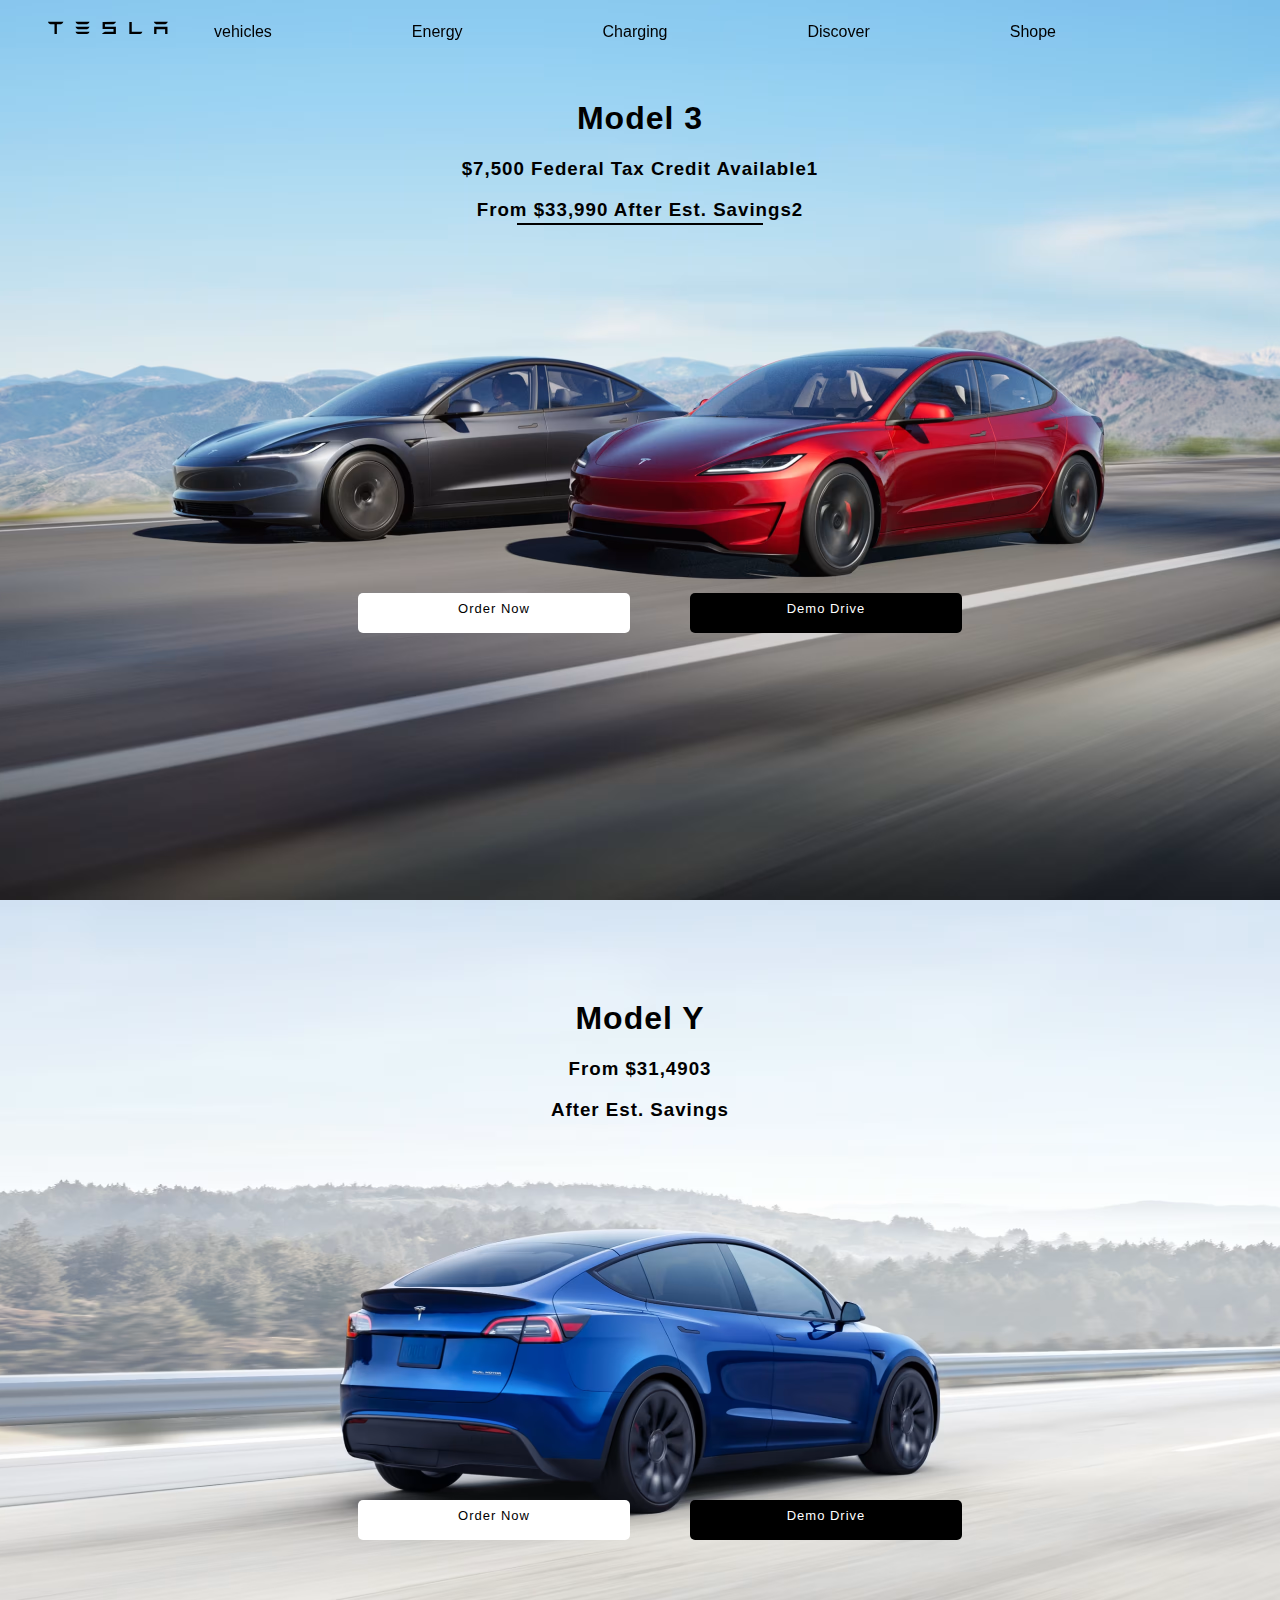
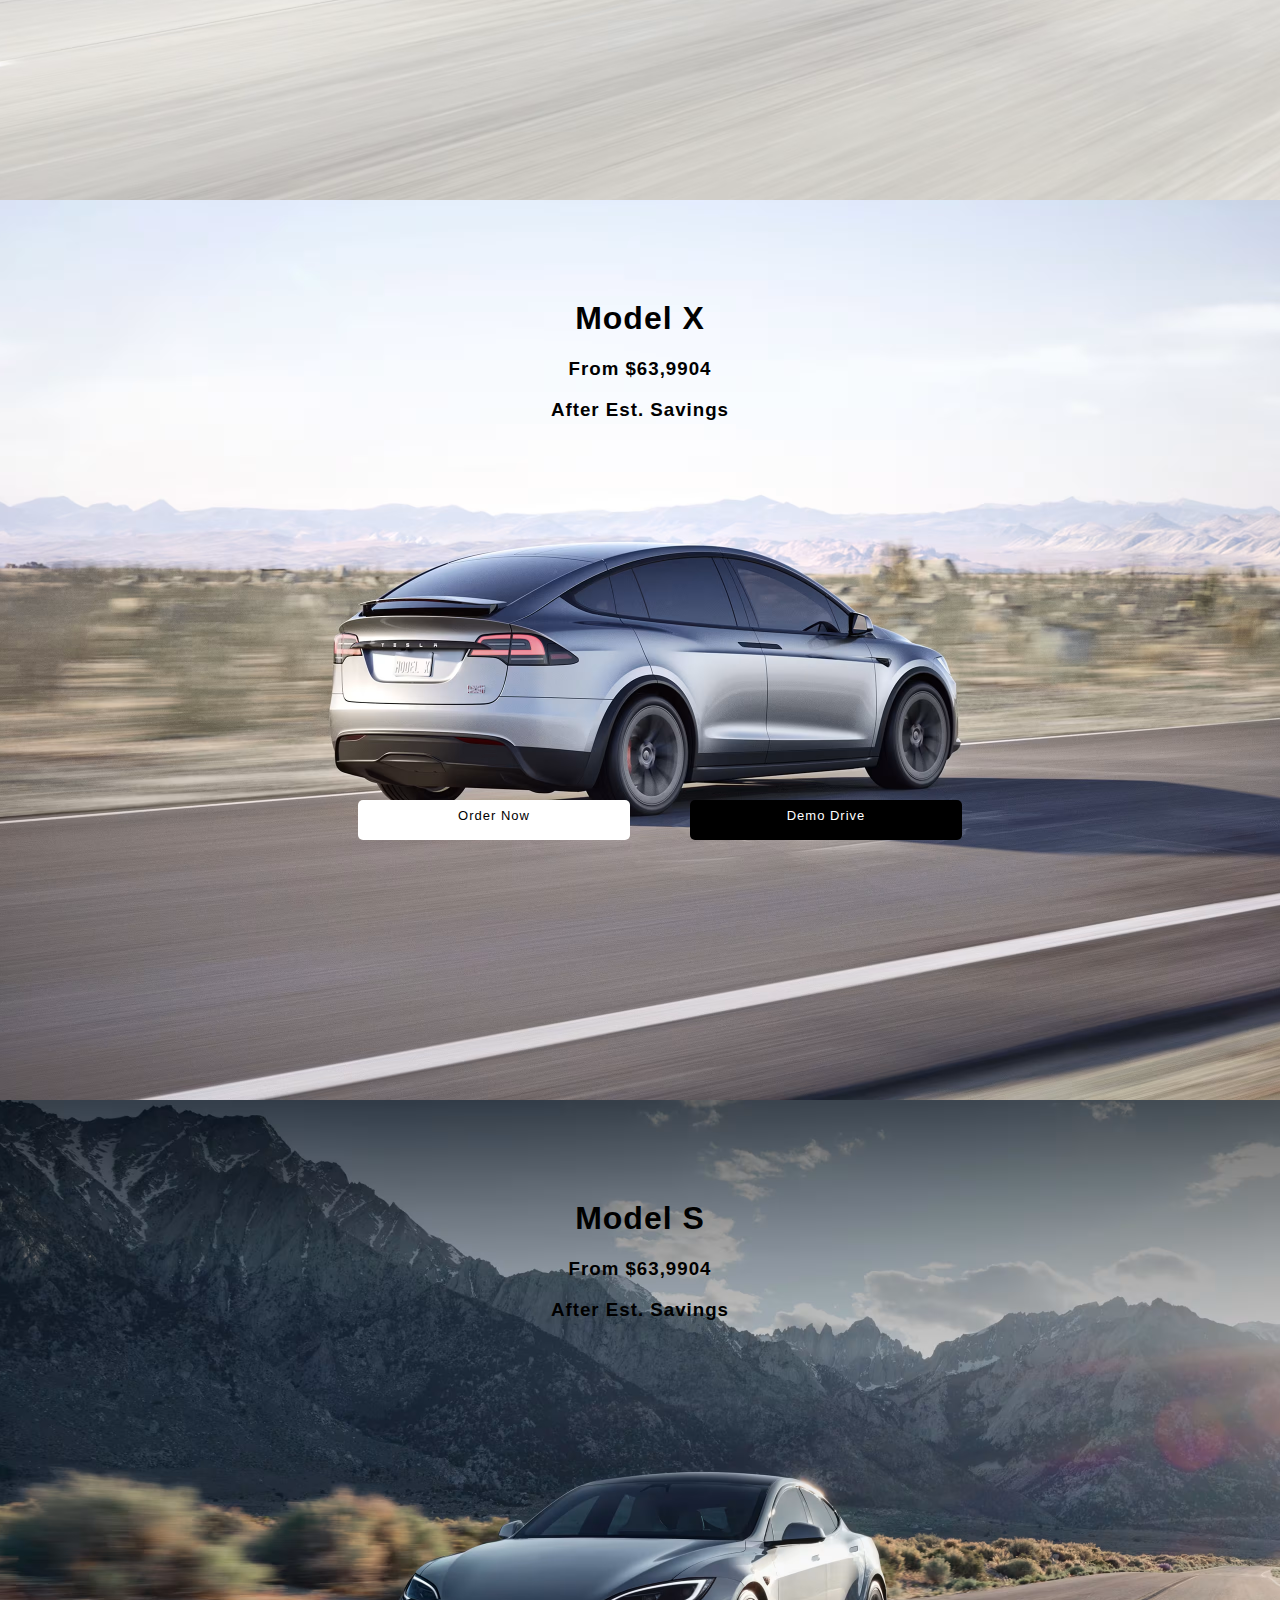
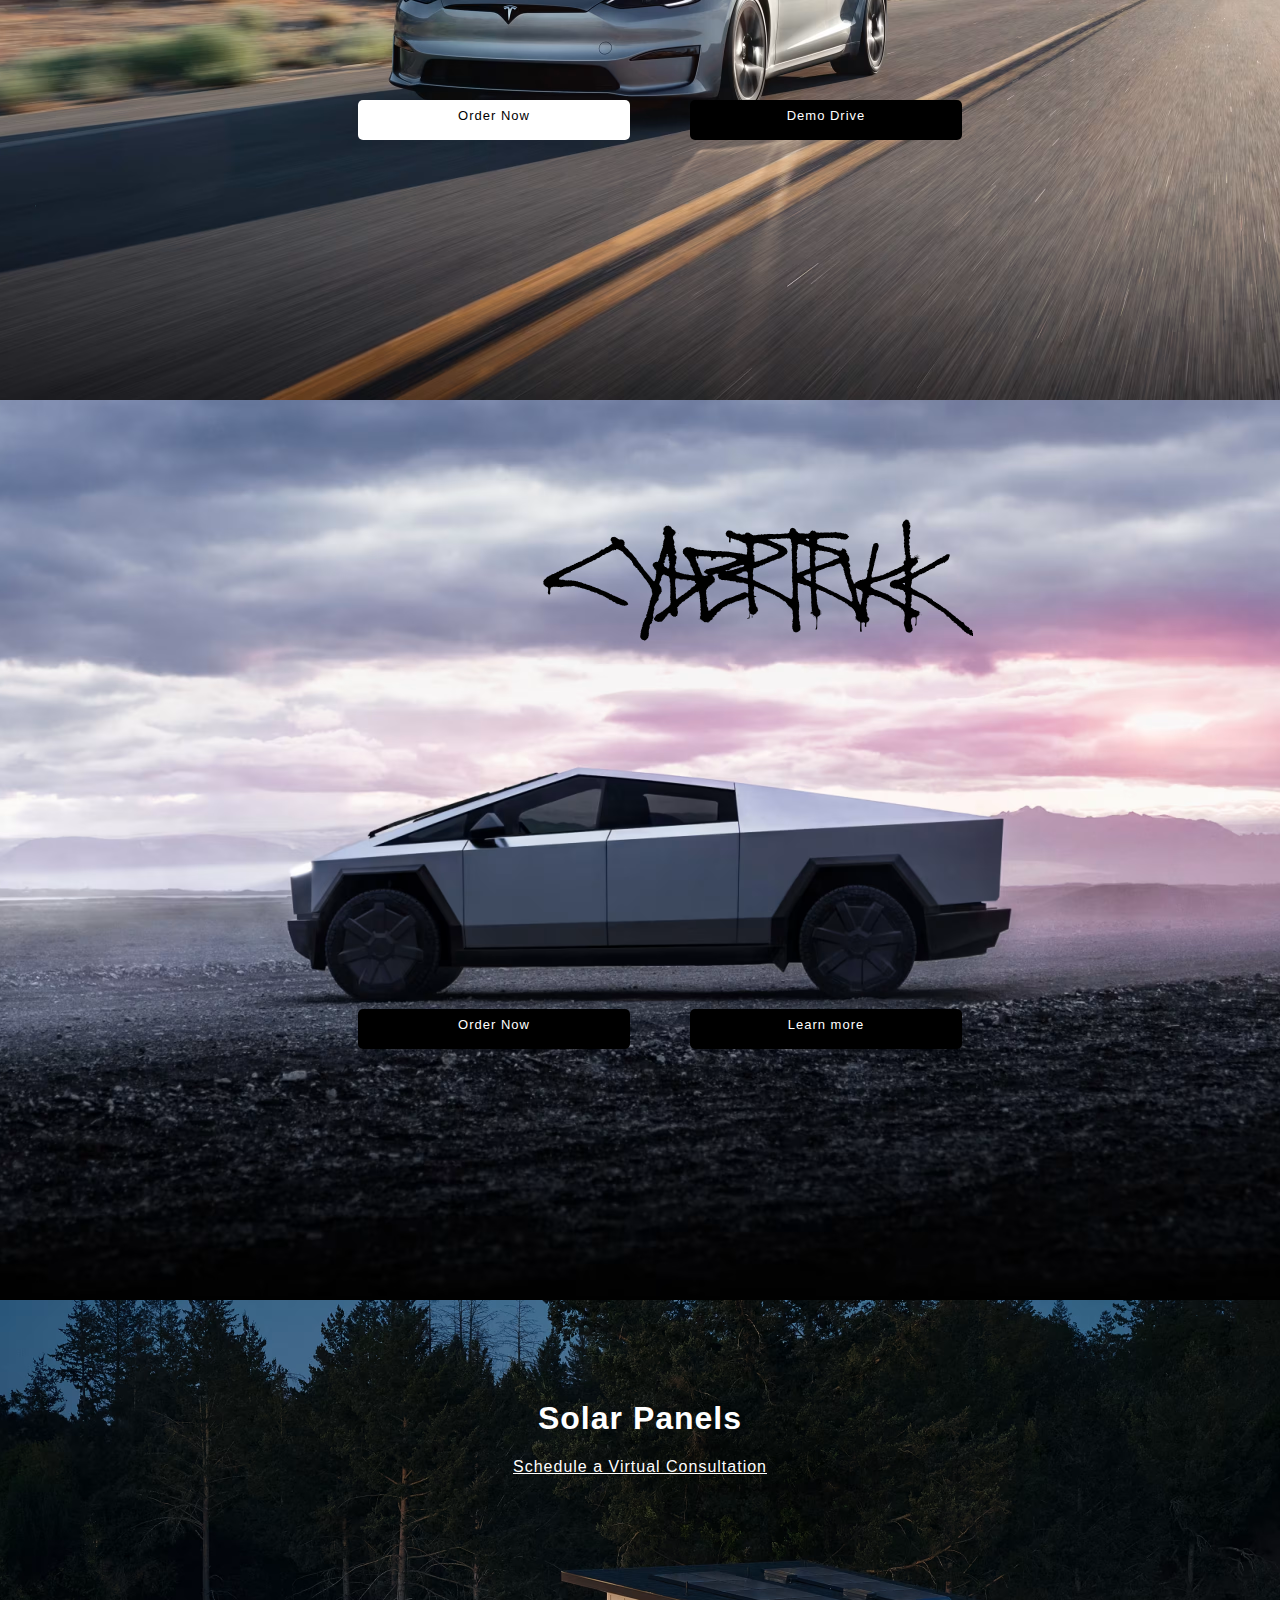
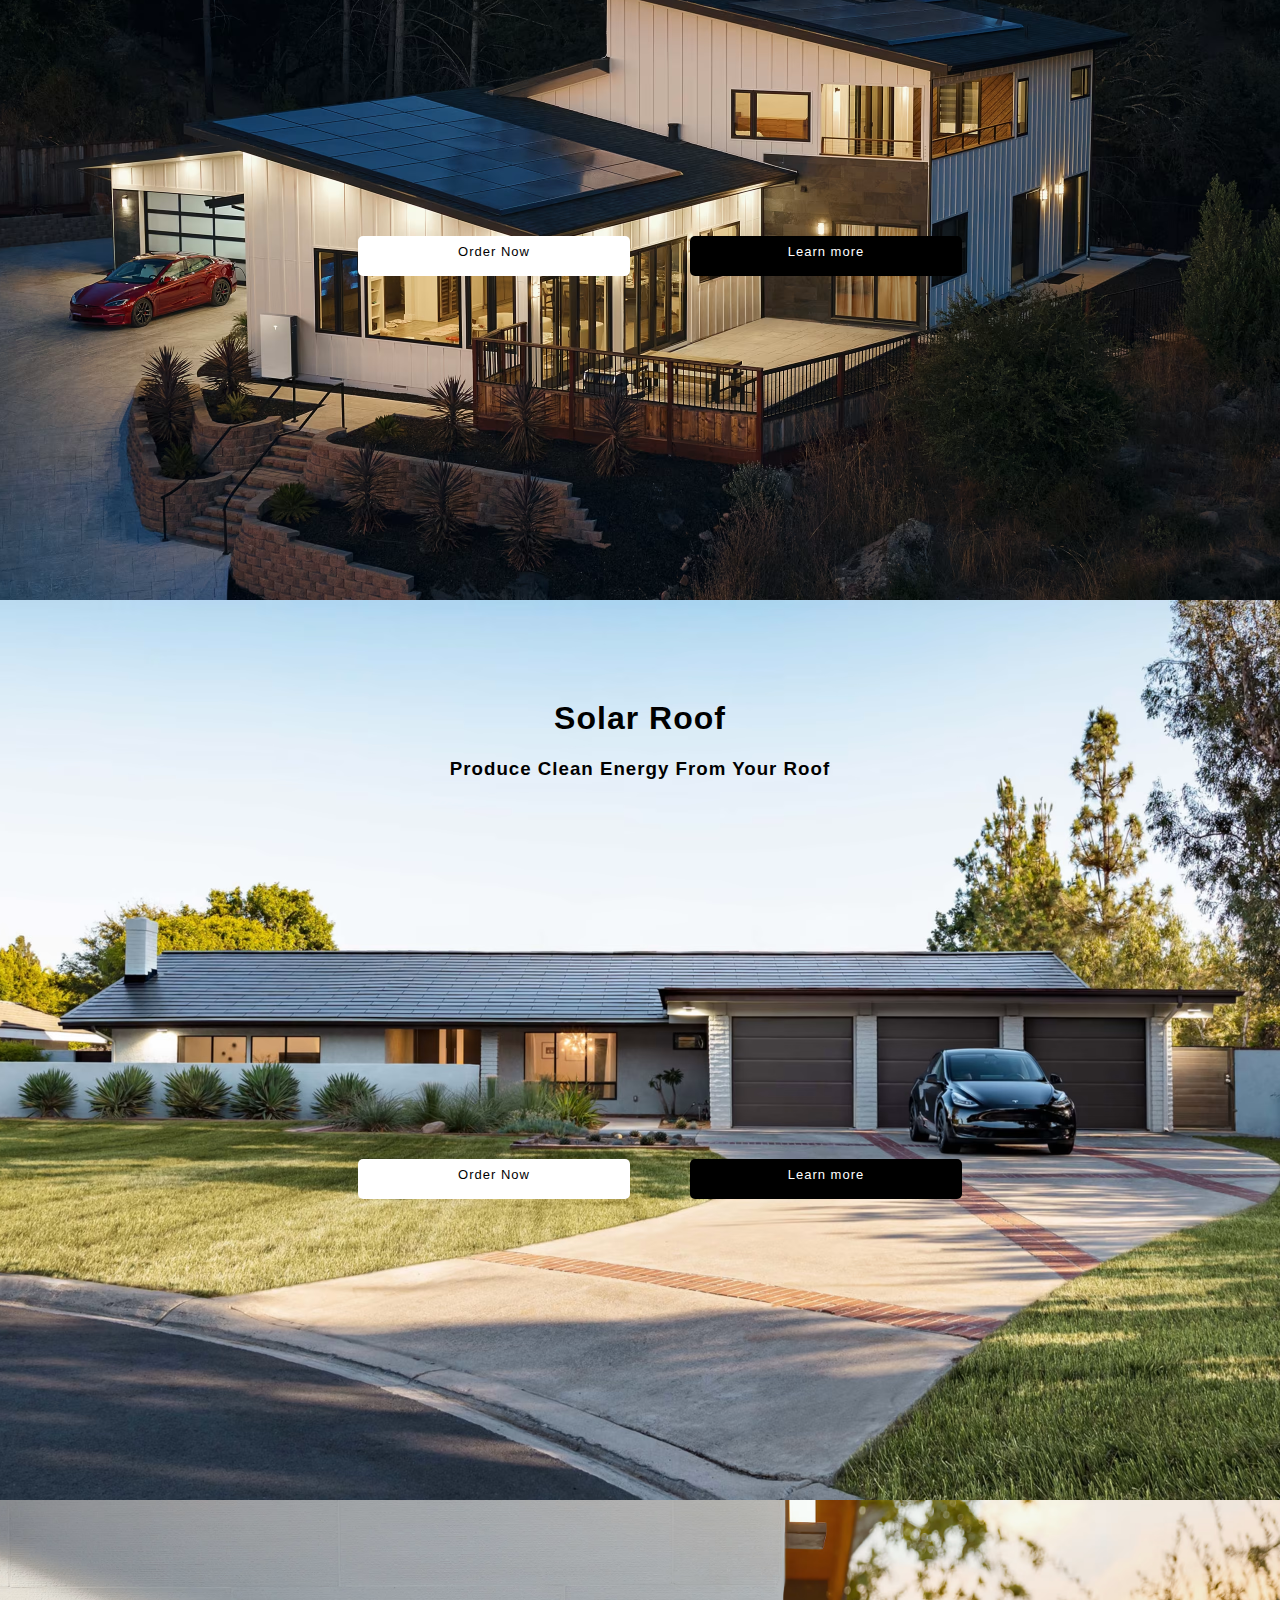
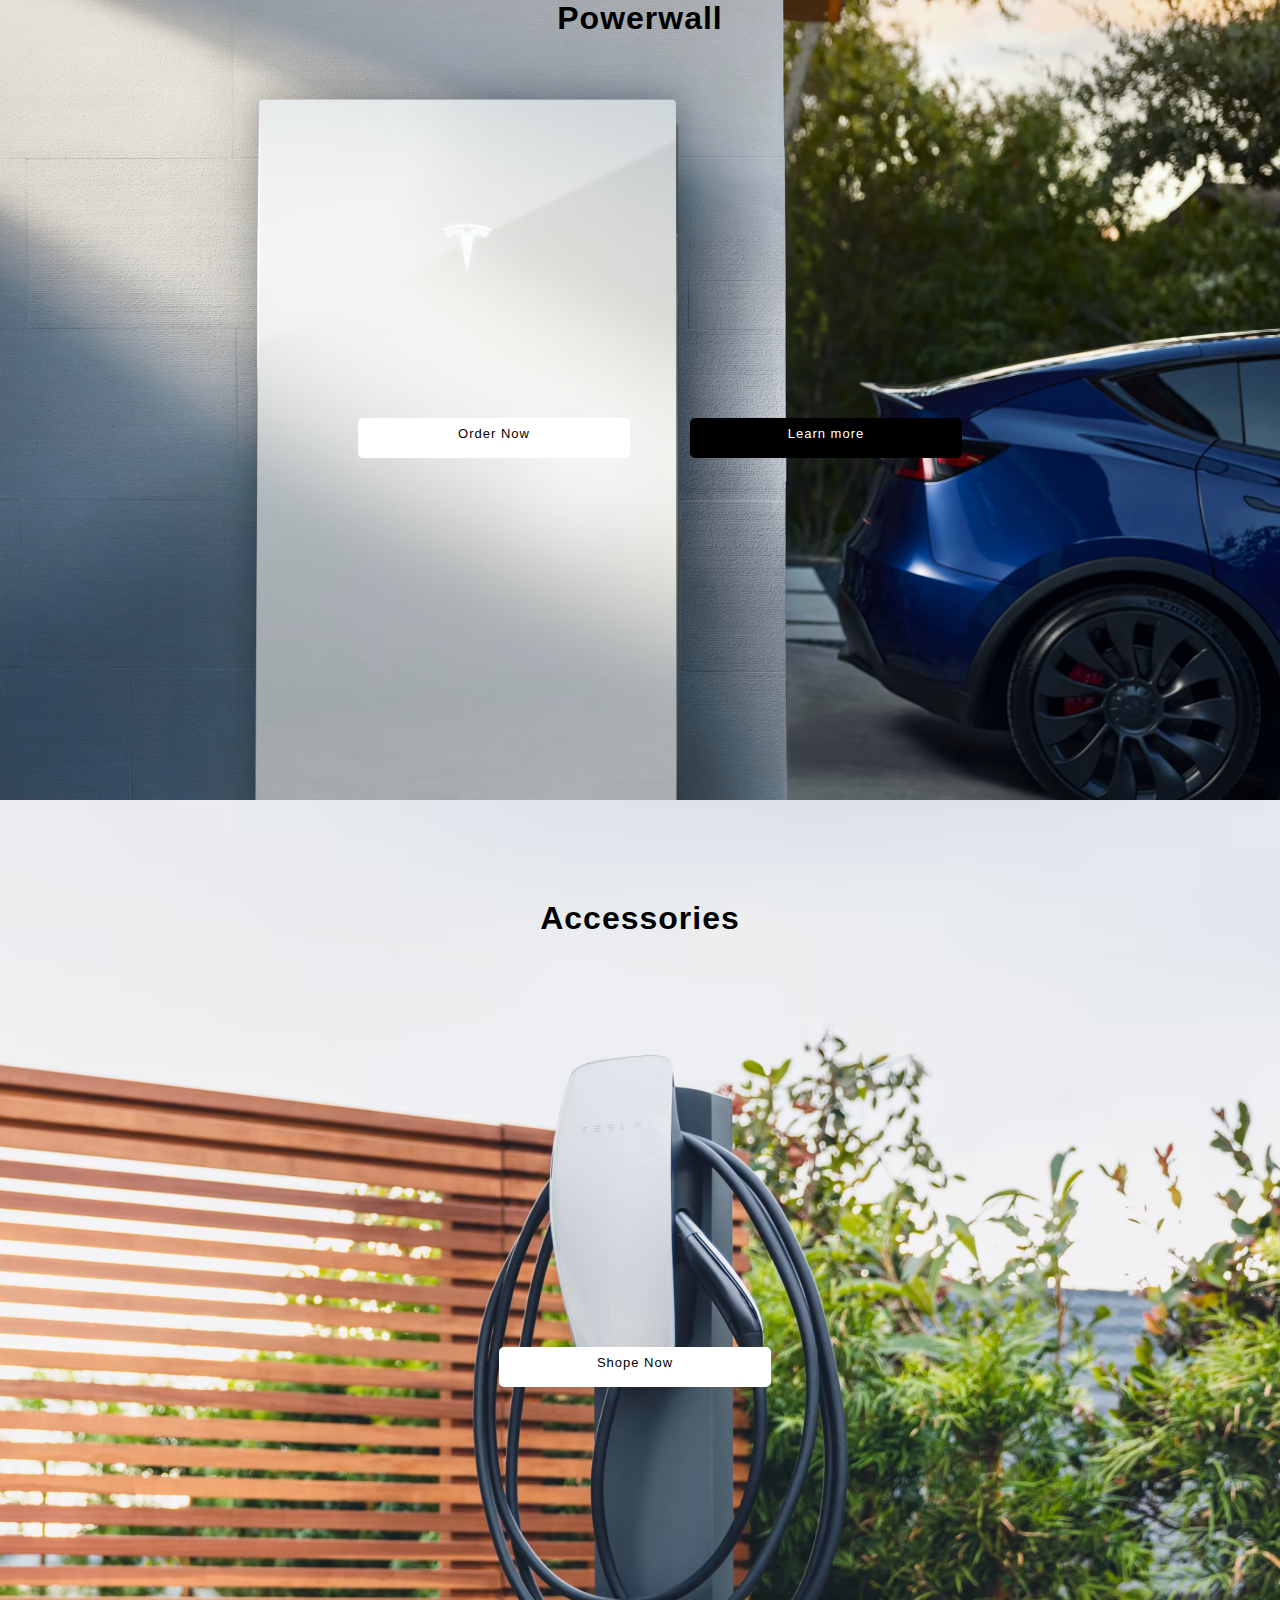
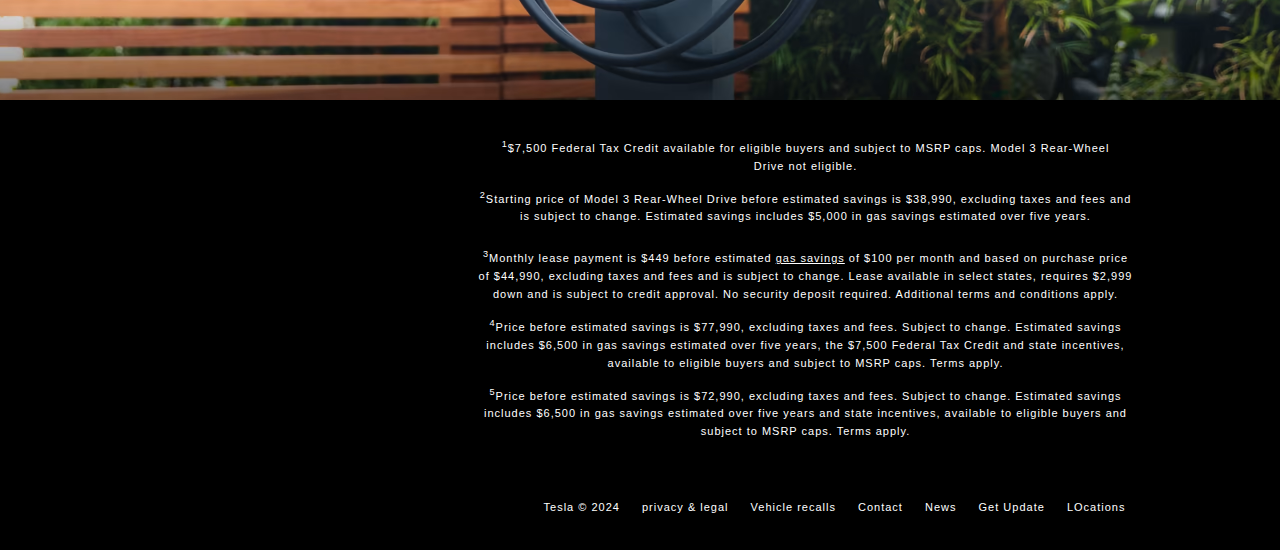
==== commit 29bcd9fd: "Update index.html" ====
--- a/index.html
+++ b/index.html
@@ -1,355 +1,181 @@
 <!DOCTYPE html>
 <html lang="en">
-  <head>
-    <meta charset="UTF-8" />
-    <meta name="viewport" content="width=device-width, initial-scale=1.0" />
-    <title>cetaphil</title>
-    <link rel="stylesheet" href="style.css" />
-  </head>
-  <body>
-    <header class="header">
-      <div class="first">
-        <span class="store">
-          <img src="images/lo.svg" /><a href="#">FIND A STORE</a></span
-        >
-        <span class="club"
-          ><img src="images/mail.svg" /><a href="#">JOIN THE CLUB</a></span
-        >
-      </div>
-
-      <nav>
-        <ul class="ul1">
-          <li>
-            <img
-              id="img1"
-              src="images/logo_small.webp"
-              width="150"
-              height="35"
-            />
-          </li>
-          <li><a href="">WHAT'S NEW</a></li>
-          <li><a href="">PRODUCT</a></li>
-          <li><a href="">DIGITAL SKINCARE ASSIST</a></li>
-          <li><a href="">SKINCARE TIPS</a></li>
-          <li><a href="">WHY CETAPHIL</a></li>
-          <li><a href="">OUR INCREDIENC</a></li>
-          <li><a href="">COUPONS</a></li>
-          <li>
-            <input id="input" placeholder="search" /><img
-              id="img2"
-              src="images/search.svg"
-            />
-          </li>
+<head>
+    <meta charset="UTF-8">
+    <meta name="viewport" content="width=device-width, initial-scale=1.0">
+    <link rel="icon" href="images/icon3.png">
+    <title>Electric Cars,Soloar & Clean Energy|tesla</title>
+    <link href="style.css" type="text/css" rel="stylesheet">
+</head>
+<body>
+    <nav><div class="logo"><img  src="images/logo1.svg" alt="" width="120px" height="24px";></div>
+        <div class="navbar">
+            <ul>
+                <li><button class="prodructname">vehicles</button>
+            </li>
+            <li>
+               <button class="prodructname">Energy</button>
+           </li>
+            <li>
+                <button class="prodructname">Charging</button>
+            </li>
+             <li> 
+                <button class="prodructname">Discover</button>
+             </li>
+            <li>
+                <button class="prodructname">Shope</button>
+            </li>
+            <li><i class="fa-regular fa-circle-question"></i></li>
         </ul>
-      </nav>
-
-<button id="fixed-btn" style="background: linear-gradient(105.49deg, #004987 47.63%, #38a6c4 93.7%);    width: 141px;
-    height: 48px;">BUY NOW</button>
-
-
-    </header>
-    <div class="banner1">
-      <img   src="images/banner1.webp" width="1500" height="750">
-<button>
-  FIND OUT MORE
-</button>
     </div>
-<section >
-  <div class="text">
-    <h2 id="tex1-1">DISCOVER MORE FROM CETAPHIL</h2>
-    <p id="tex1-2">Get the best care for your sensitive skin across all our product ranges.</p>
-  </div>
- 
-
-  <ul class="ul2">
-    <li><img  class="imgA" src="images/A.webp" width="231" height="210"></li>
-    <li><img   class="imgA"src="images/B.webp" width="231" height="210"></li>
-    <li><img   class="imgA"src="images/C.webp" width="231" height="210"></li>
-    <li><img   class="imgA"src="images/D.webp" width="231" height="210"></li>
-    <li><img   class="imgA"src="imageS/E.webp" width="231" height="210"></li>
-    <li><img   class="imgA"src="images/F.webp" Width="231" height="210"></li>
-  </ul>
-
-  <ul class="ul3">
-    <li><a href="">Cleanser</a></li>
-    <li><span><img src="images/shot-arrow.png" width="28"></span> </li>
-    <li><a href="">Moisturize</a></li>
-    <li><img src="images/shot-arrow.png" width="28"> </li>
-    <li><a href="">Face</a></li>
-    <li><img src="images/shot-arrow.png" width="28"></li>
-    <li><a href="">Body</a></li>
-    <li><img src="images/shot-arrow.png" width="28"> </li>
-    <li><a href="">Baby Skincare</a></li>
-    <li><img src="images/shot-arrow.png" width="28"></li>
-    <li><a href="">Sunscreens</a></li>
-    <li><img src="images/shot-arrow.png" width="28"></li>
-
-  </ul>
-
-
-  <div  class="div1">
-    <img class="b2"  src="images/banner2.webp">
-    <div class="text1">
-    <h3 id="b2text">THERE'S SCIENCE TO  SENSITIVE SKIN</h3>
-    <p class="b2text1">Cetaphil cleansers and moisturizers are backed by scientific research and clinical studies to ensure the most effective blend of ingredients for your sensitive skin. We draw from the most recent scientific research to develop our sensitive skincare products, making us the recommended choice by dermatologists worldwide.</p>
-    <p><br></p>
-    <p><a href="">The Science of Sensitive Skin</a></p>
-  </div>
-  </div>
-
-
-
-  <div  class="div1">
+       
+    </nav>
+
+
+    <section class="section1">
+            <div  class="banner1text">
+                <h1>Model 3 </h1>
+                <h3>$7,500 Federal Tax Credit Available1</h3>
+                <h3> From $33,990 After Est. Savings2 </h3>
+                
+                <hr>
+            </div>
+    <div class="s1button">
+     <a href="" class="bn1">Order Now </a>
+     <a href="" class="bn2">Demo Drive</a>
+    </div>          
+    </section>
+
     
-    <div class="text1">
-    <h3 id="b2text" style="text-transform: uppercase;">
-      Beauty is More Than
-      Skin Deep
-      </h3>
-    <p class="b2text1">Our gentle skin cleansers and moisturizers hydrate and strengthen the skin barrier, making them the perfect first step of your daily routine whether you’re going barefaced or full glam. </p>
-    <p><br></p>
-    <p><a href="">Beautiful Skin Begins with Cetaphil</a></p>
-  </div>
-  <img  class="b2 div2pic"  src="images/banner3.webp">
-  </div>
-
-
-  <div  class="div1">
-    <img class="b2"  src="images/banner4.webp">
-    <div class="text1">
-    <h3 id="b2text" style="text-transform: uppercase;">
-      Hydration Never Goes
-      Out of Style
-      </h3>
-    <p class="b2text1">Dare to wear any fabric, any time of year. With our dermatologist-recommended moisturizers, you can serve any style and own every season, even if you have sensitive skin.</p>
-    <p><br></p>
-    <p><a href="">Hydration, but Make it Fashion</a></p>
-  </div>
-  </div>
-
-
-  <div  class="div1" style="margin-top: 213px;">
-  <div class="doctortext">
-    <h3 id="b2text" style="text-transform: uppercase;">
-      Science-Based Skincare
-      </h3>
-    <p class="b2text1">Cetaphil products are backed by scientific research and clinical studies to ensure the most effective blend of ingredients for your sensitive skin. </p>
-    <p><br></p>
-    <button class="buttonmoreondryskin">
-      FIND OUT MORE
-    </button>
-
-    <h3 id="b2text" style="text-transform: uppercase;">
-      DERMATOLOGIST RECOMMENDED
-      </h3>
-    <p class="b2text1">Cetaphil is a dermatologist recommended sensitive skincare brand. Choose the skin expert’s choice for your sensitive skin. </p>
-    <p><br></p>
-    <button class="buttonmoreondryskin">
-      FIND OUT MORE
-    </button>
-  </div>
-  <img  id="doctor" class="b2 div2pic"  src="images/banner5.webp" >
-  </div>
-
-
-</section>
-
-<section>
-  <div class="vidiohead">
-    <h3>RECOMMENDED BY DOCTORS, LOVED BY SKIN</h3>
-  </div>
-  <div>
-    <img class="videopic" src="https://img.youtube.com/vi/SN1hPxIrCbw/maxresdefault.jpg" width="911" height="512">
-    <img class="videobutton" src="images/video-play-button.svg">
-  </div>
-</section>
-
-<section>
-  <div class="bluee">
-  </div>
-  <img  id="blue5"  src="images/b5.webp" >
- <p id="para1">70% of people around the world say that they have some degree of skin sensitivity. We've partnered with dermatologists to identify 5 signs of sensitivity, and our products are clinically tested to defend against these 5 signs and improve the resilience of your skin.</p>
-<div>
-
-  <ol>
-    <li>Dryness</li>
-    <li>Irritation</li>
-    <li>Roughness</li>
-    <li>Tightness</li>
-    <li>Weakened skin barrier</li>
-  </ol>
-
-</div>
-</section>
-
-
-<div  class="div2">
-    
-  <div class="text1">
-  <h3 id="b2text" style="text-transform: uppercase;">
-    Healing Ointment for dry, cracked skin
-    </h3>
-  <p class="b2text1">Cetaphil Healing Ointment is specially formulated with a high concentration of the active ingredient, petrolatum, to quickly protect and heal dry, irritated, sensitive skin. </p>
-  <p><br></p>
-  <button class="buttonmoreondryskin">
-    MORE ON DRY SKIN
-  </button>
-<img  class="b3img" src="images/a1.webp">
-</div>
-
-
-
-<section>
- 
-    <ul class="ul4">
-      <li><img  class="imgb" src="images/a2.webp" width="300" height="320">
-      <div  class="lastdiv">
-        <a href=""style="text-transform: uppercase;">gentle-skin-cleanse </a>
-        <ul class="lastul"><li>
-          <img src="images/star.svg"> 
-          <img src="images/star.svg"> 
-          <img src="images/star.svg"> 
-          <img src="images/star.svg">
-          <img src="images/star3.svg">
-          <text>4.6 (2153)</text> 
-          <text>4.3 (7355)</text> 
-        </li></ul>
-<button > 
-BUY NOW</button>
-      </div></li>
-      <!-- -----------------------------------/- -->
-    <li><img  class="imgb" src="images/a3.webp" width="300" height="320">
-      <div class="lastdiv">
-        <a href=""style="text-transform: uppercase;"> moisturizing-cream</a>
-        <ul class="lastul"><li><img src="images/star.svg"> 
-          <img src="images/star.svg"> 
-          <img src="images/star.svg"> 
-          <img src="images/star.svg"> 
-          <img src="images/star_2.svg">
-          <text>4.3 (7355)</text> 
-        </li></ul>
-<button >BUY NOW</button>
-      </div>
-    </li>
-<!-- ----------------------------------------- -->
-
-
-
-    <li><img  class="imgb" src="images/a4.png" width="300" height="320">
-      <div class="lastdiv">
-        <a href=""style="text-transform: uppercase;">Daily Facial Cleanser </a>
-        <ul class="lastul"><li>
-          <img src="images/star.svg"> 
-    <img src="images/star.svg"> 
-    <img src="images/star.svg"> 
-    <img src="images/star.svg">
-    <img src="images/star4.svg">
-    <text>4.5 (8381)</text>
-          <text>4.3 (7355)</text> 
-        </li></ul>
-<button>BUY NOW</button>
-      </div></li>
-    <!-- -------------------------------------------------------------- -->
-    <li><img  class="imgb" src="images/a5.webp" width="300" height="320">
-      <div class="lastdiv">
-        <a href=""style="text-transform: uppercase;">Moisturizing Lotion</a>
-        <ul class="lastul"><li>
-          <img src="images/star.svg"> 
-      <img src="images/star.svg"> 
-      <img src="images/star.svg"> 
-      <img src="images/star.svg">
-      <img src="images/star3.svg">
-      <text>4.6 (31630)</text> 
-          <text>4.3 (7355)</text> 
-        </li></ul>
-<button >BUY NOW</button>
-      </div></li>
-    </ul>   
-</section>
-<!-- -------------------------------------------------------- -->
-<div class="foot1">
-</div>
-<footer >
-  <img src="images/lastlogo.webp">
-
-  <div class="footer-flex" style="display: flex;
-  position: absolute;">
-  <div class="first-list">
- <ul>
-  <li><img src="images/lo.svg" /><a href="#">FIND A STORE</a></li>
-  <li>The Store Locator is designed to help</li>
-  <li>you find the closest store near you.</li>
-  <li><a href="#">Español</a></li>
- </ul>
-  </div>
-<!-- ------------------------------------- -->
- <div class="second-list">
- <ul>
-  <li>Product</li>
-  <li><a href="#">Cleansers</a></li>
-  <li><a href="#">Facial Cleansers</a></li>
-  <li><a href="#">Body Cleansers</a></li>
-  <li><a href="#">Moisturizers</a></li>
-  <li><a href="#">Facial Moisturizers & Serums</a></li>
-  <li><a href="#">Body Moisturizers</a></li>
-  <li><a href="#">Eye Creams</a></li>
-  <li><a href="#">Sunscreens</a></li>
-  <li><a href="#">Baby Skincare</a></li>
- </ul>
- </div>
- <!-- ---------------------------------------- -->
- <div class="third-list">
-  <ul>
-    <li>Learn</li>
-    <li><a href="#">Contact Us</a></li>
-    <li><a href="#">Where to Buy</a></li>
-    <li><a href="#">FAQ</a></li>
-    <li><a href="#">AI Skin Analysis</a></li>
-    <li><a href="#">Skincare Finder</a></li>
-    <li><a href="#">Why Cetaphil</a></li>
-    <li><a href="#">Countries and Regions</a></li>
-
-  </ul>
-
-</div>
-<div class="fourth-list">
-  <ul>
-    <li>Legal</li>
-    <li><a href="#">Terms & Conditions</a></li>
-    <li><a href="#">Your Privacy Choices</a></li>
-    <li><a href="#">Privacy Policy</a></li>
-    <li><a href="#">Cookie Policy</a></li>
-    <li><a href="#">Consumer Health Data Privacy Policy</a></li>
-  </ul>
-
-</div>
-
-
-  </div>
-
-<!-- ------------------------------------------- -->
-
-<div class="end">
-<span id="line"></span>
-
-  <div class="last-footer">
-    <p>2023 Galderma laboratories, L.P. United States. All rights reserved. All trademarks are the property of their respective owners. This site is intended for U.S audiences only</p>
-  </div>
-  <span><img src="https://www.cetaphil.com/on/demandware.static/-/Library-Sites-RefArchSharedLibrary/default/dwe3c50d75/footer/cetaphil-brand-logo.svg" alt="" id="logo-last"></span>
-</div>
-
-
-
-
-<div class="lasticon">
-  <div class="img-bg"><img src="images/facebook.svg" style="margin: 5px -7px;"></div>
- <div class="img-bg"><img src="images/youtube.svg" style="margin: 5px -13px;"></div> 
- <div class="img-bg"> <img src="images/instagram.svg" style="margin: 5px -14px;"></div>
-</div>
-
-
+        <section class="section2">
+                <div class="banner2text">
+                    <h1>Model Y</h1>
+                    <h3> From $31,4903 </h3>
+                    <h3> After Est. Savings </h3>
+                </div>
+                <div class="s1button">
+                    <a href="" class="bn1">Order Now </a>
+                    <a href="" class="bn2">Demo Drive</a>
+                   </div>
+        </section>
+
+        <div class="section3">
+            <div class="banner3text">
+                <h1>Model X </h1>
+                <h3> From $63,9904 </h3>
+                <h3>After Est. Savings</h3>
+            </div>
+            <div class="s1button">
+                <a href="" class="bn1">Order Now </a>
+                <a href="" class="bn2">Demo Drive</a>
+               </div>
+
+        </div>
+
+        <div class="section4">
+            <div class="banner4text">
+                <h1>Model S</h1>
+                <h3> From $63,9904  </h3>
+                <h3>After Est. Savings</h3>
+            </div>
+            <div class="s1button">
+                <a href="" class="bn1">Order Now </a>
+                <a href="" class="bn2">Demo Drive</a>
+               </div>
+
+        </div>
+
+        <div class="section5">
+            <img src="images/banner.svg" width="300px" height="85px" class="svg">
+            
+            <div class="s1button">
+                <a href="" class="bn2">Order Now </a>
+                <a href="" class="bn2">Learn more</a>
+               </div>
+
+        </div>
+
+       
+
+        <div class="section6">
+            <div class="banner6text">
+                <h1>Solar Panels  </h1>
+               <a href="#" style="color: white">Schedule a Virtual Consultation</a>
+            </div>
+            <div class="s1button">
+                <a href="" class="bn1">Order Now </a>
+                <a href="" class="bn2">Learn more</a>
+               </div>
+
+        </div>
+        <div class="section7">
+            <div class="banner7text">
+                <h1>Solar Roof </h1>
+                <h3> Produce Clean Energy From Your Roof</h3>
+            </div>
+            <div class="s1button">
+                <a href="" class="bn1">Order Now </a>
+                <a href="" class="bn2">Learn more</a>
+               </div>
+
+        </div>
+
+        <div class="section8">
+            <div class="banner8text">
+                <h1>Powerwall </h1>
+               
+            </div>
+            <div class="s1button">
+                <a href="" class="bn1">Order Now </a>
+                <a href="" class="bn2">Learn more</a>
+               </div>
+
+        </div>
+
+        <div class="section9">
+            <div class="banner9text">
+                <h1>Accessories</h1>
+                
+            </div>
+            <div class="s1button1">
+                <a href="" class="bn1">Shope Now</a>
+               </div>
+
+        </div>
+
+<footer>
+    <div class="section10">
+        
+        <div class="banner10text">
+            <p><sup>1</sup>$7,500 Federal Tax Credit available for eligible buyers and subject to MSRP caps. Model 3 Rear-Wheel <br>Drive not eligible.</p>
+            <p style="margin-bottom: 20px;"><sup>2</sup>Starting price of Model 3 Rear-Wheel Drive before estimated savings is $38,990, excluding taxes and fees and is subject to change. Estimated savings includes $5,000 in  gas savings estimated over five years.</p>
+            <p><sup>3</sup>Monthly lease payment is $449 before estimated <u> gas savings</u> of $100 per month and based on purchase price of $44,990, excluding taxes and fees and is subject to change. Lease available in select states, requires $2,999 down and is subject to credit approval. No security deposit required. Additional terms and conditions apply.</p>
+            <p><sup>4</sup>Price before estimated savings is $77,990, excluding taxes and fees. Subject to change. Estimated savings includes $6,500 in gas savings estimated over five years, the $7,500 Federal Tax Credit and state incentives, available to eligible buyers and subject to MSRP caps. Terms apply. </p>
+            <p><sup>5</sup>Price before estimated savings is $72,990, excluding taxes and fees. Subject to change. Estimated savings includes $6,500 in gas savings estimated over five years and state incentives, available to eligible buyers and subject to MSRP caps. Terms apply. </p>
+           <br>
+           <br>
+           
+            <div class="footer div"> 
+                <ul>
+                    <li>Tesla © 2024</li>
+                    <li>privacy & legal</li>
+                    <li>Vehicle recalls</li>
+                    <li>Contact</li>
+                    <li>News</li>
+                    <li>Get Update</li>
+                    <li>LOcations</li>
+
+                </ul>
+            </div>
+            
+
+        </div>
 
 </footer>
+
+
+                       
+
 
   
    
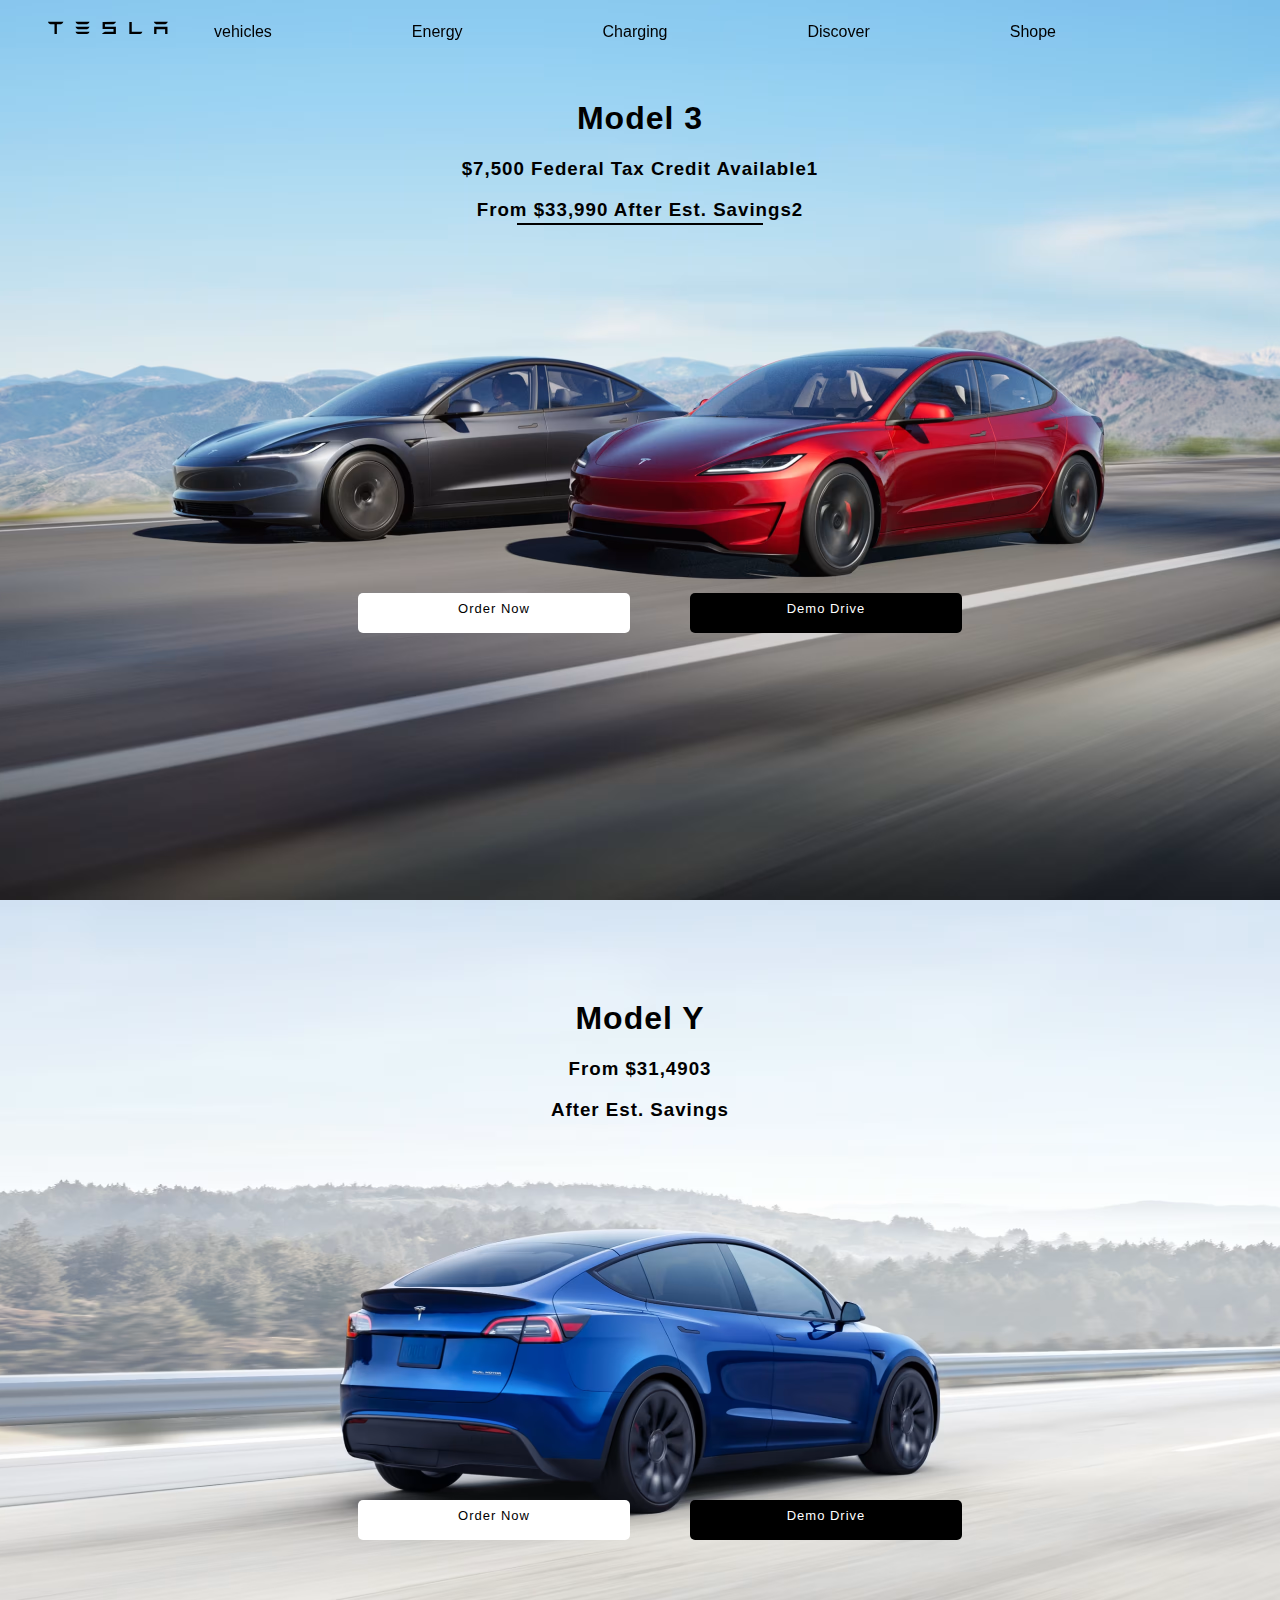
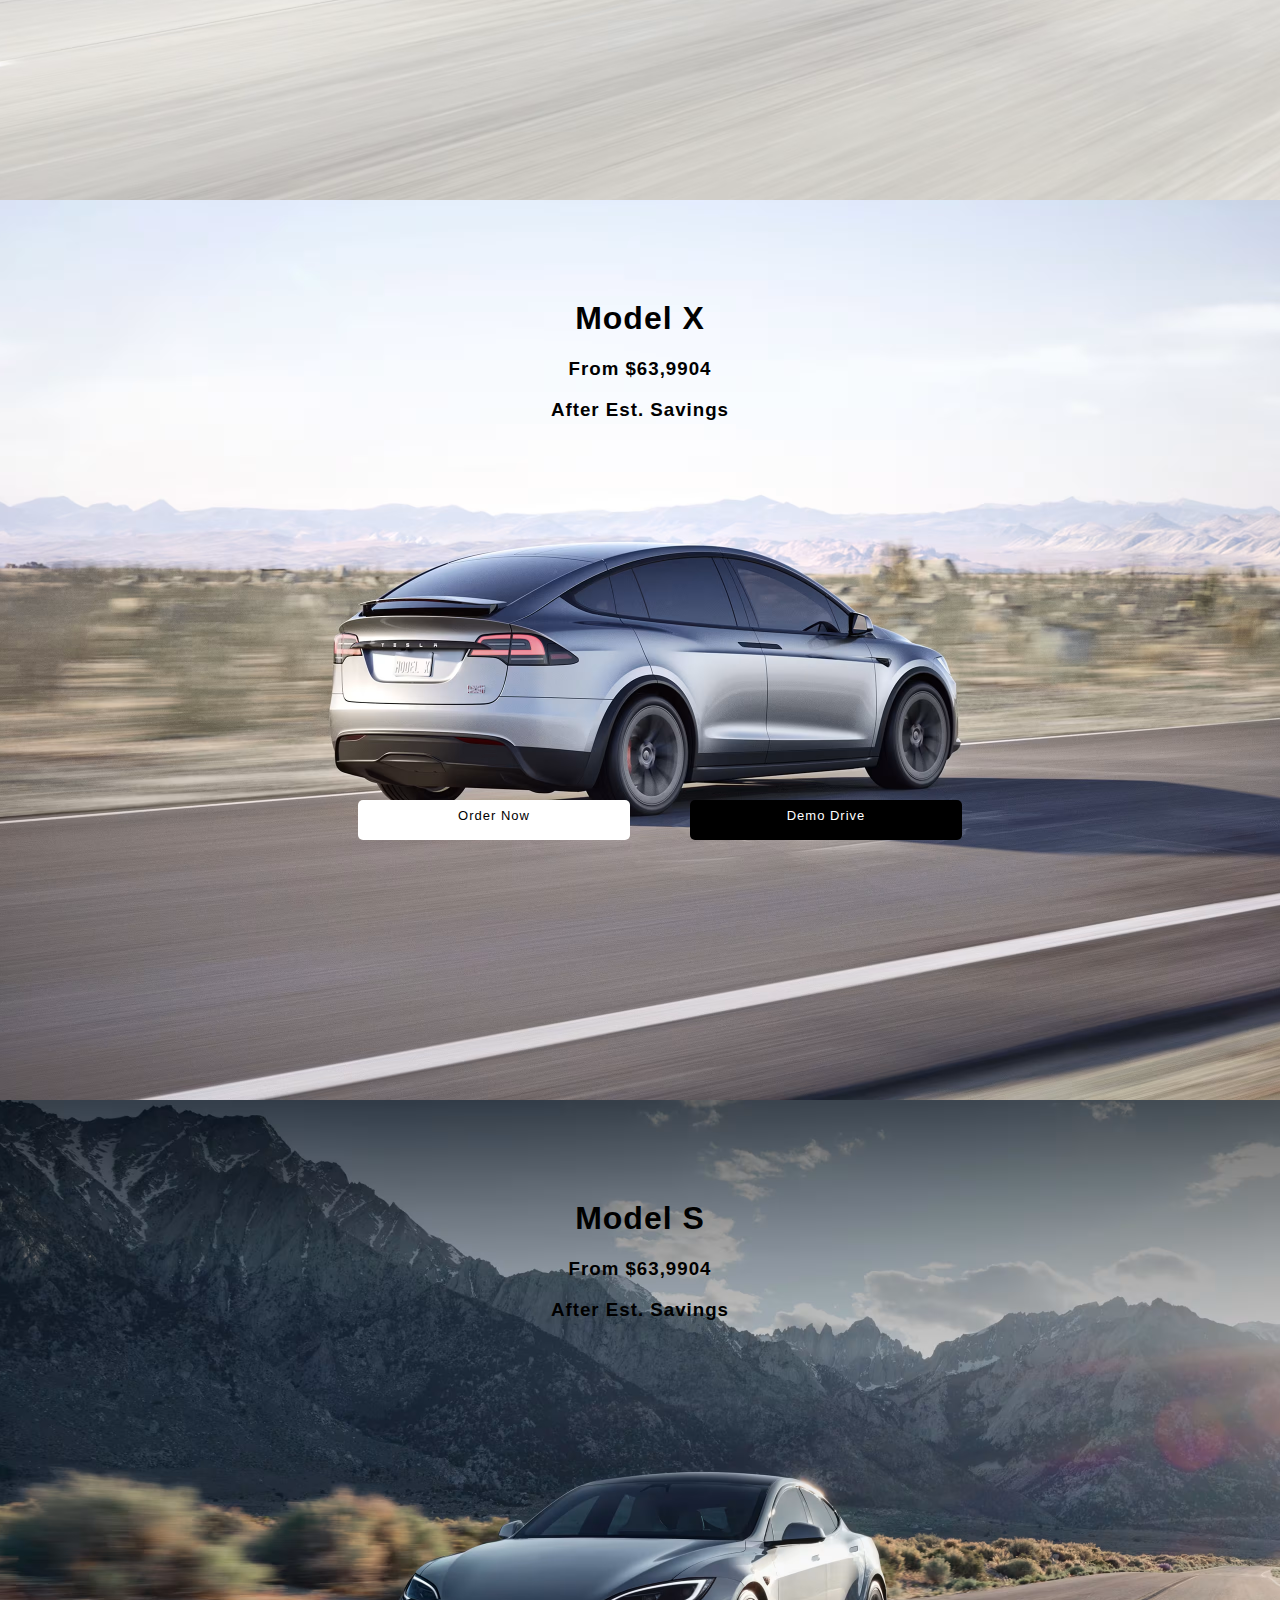
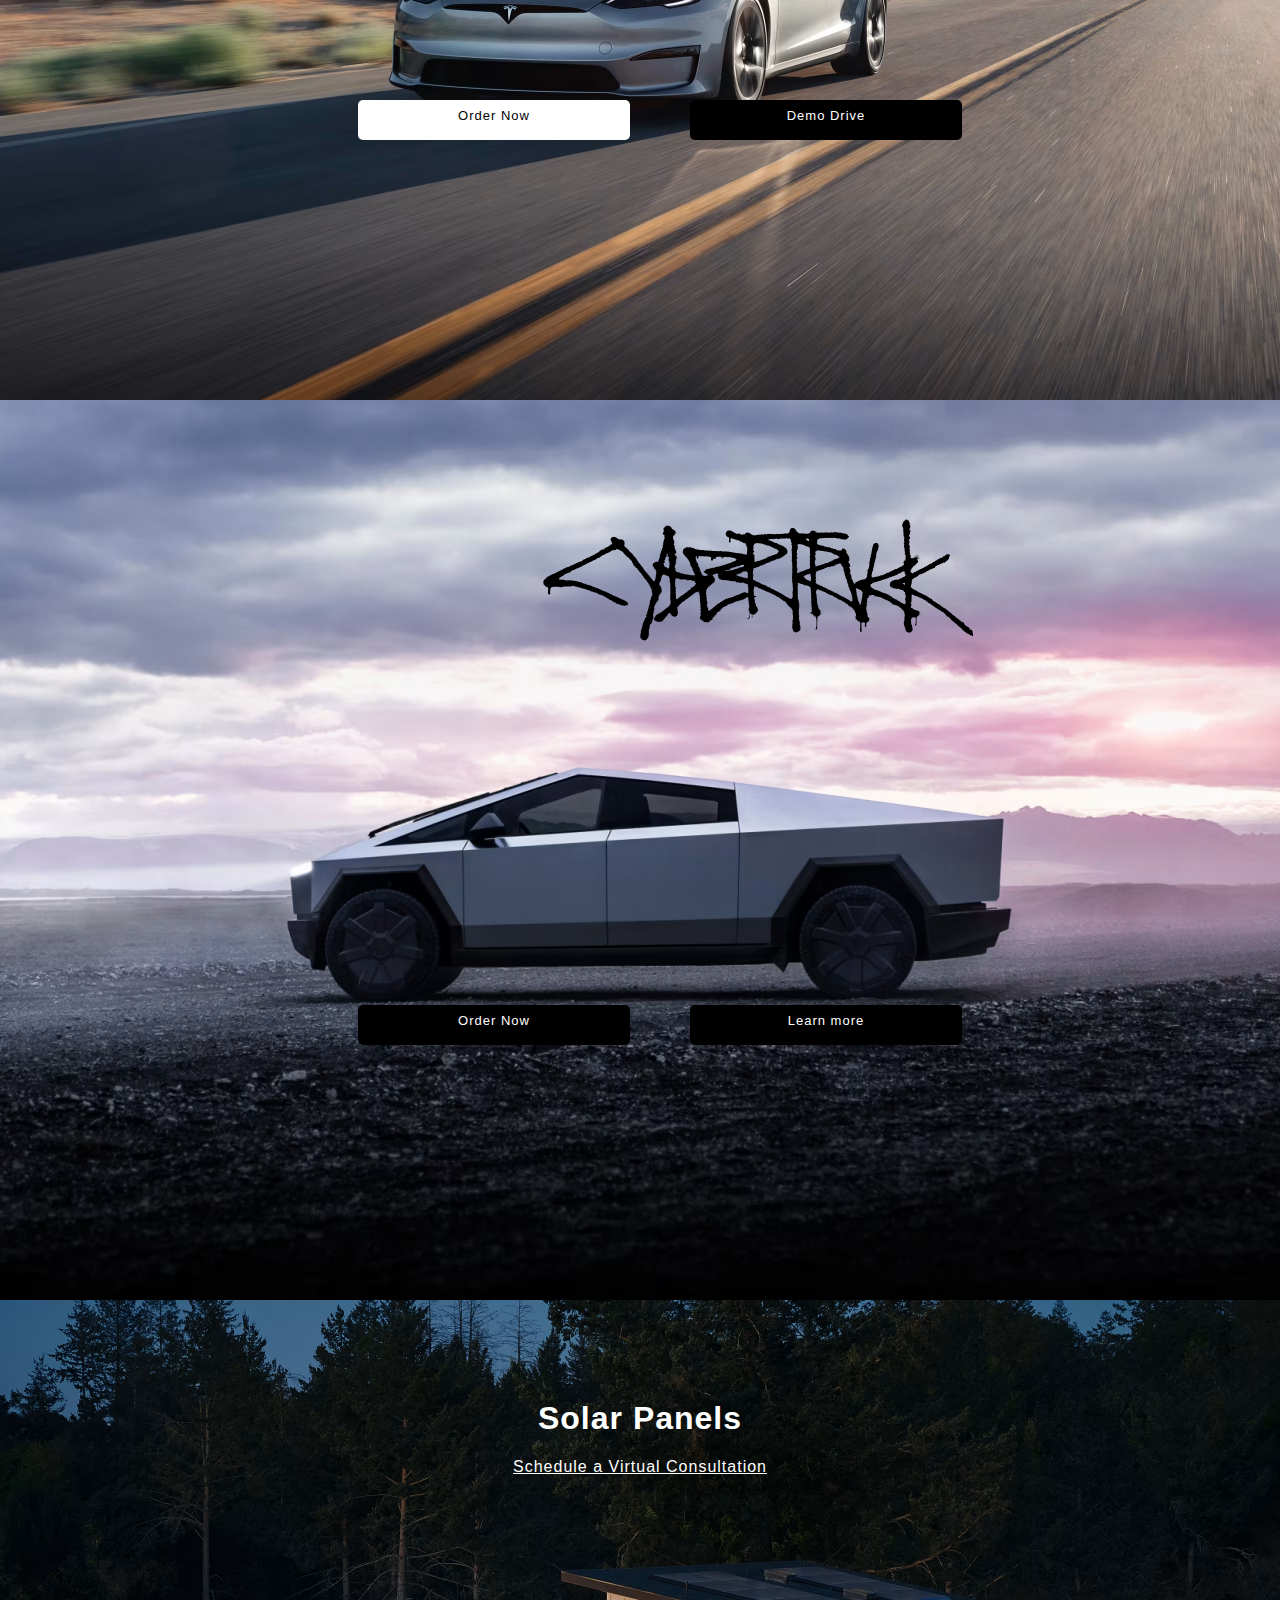
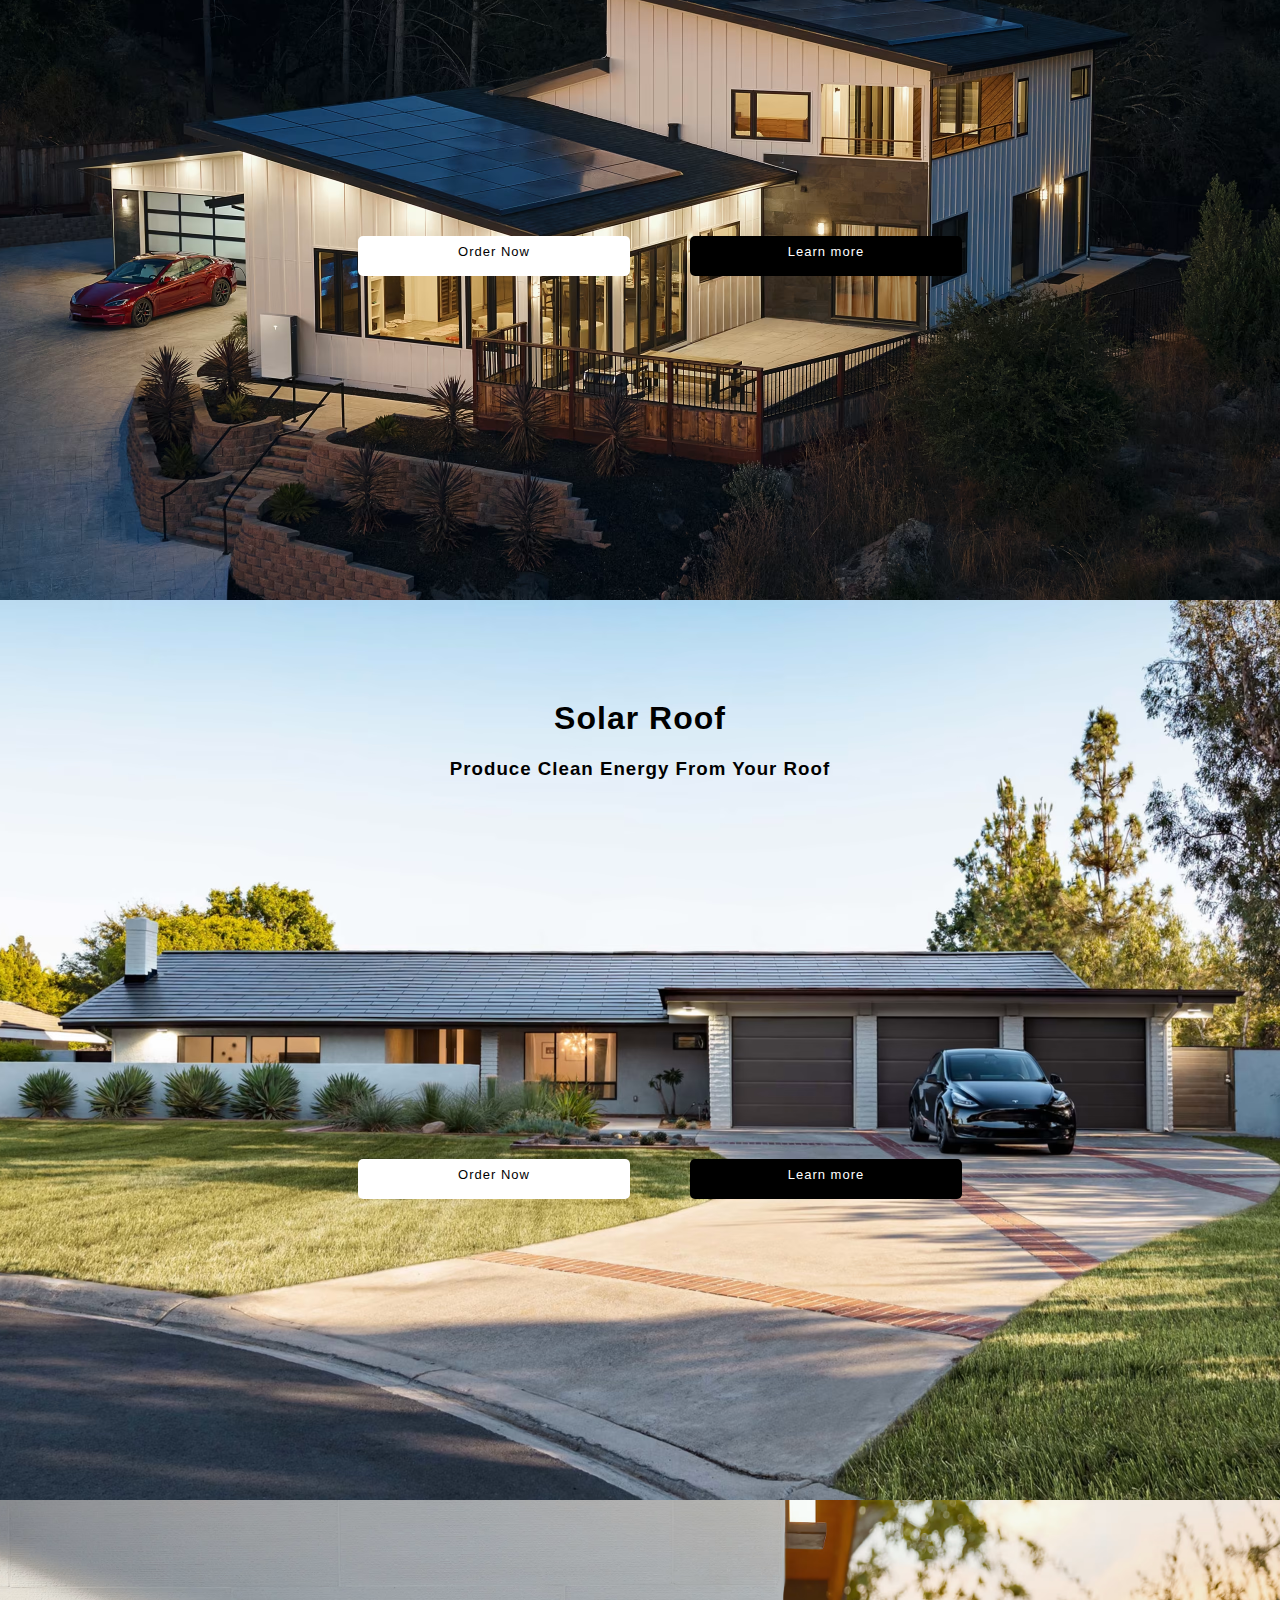
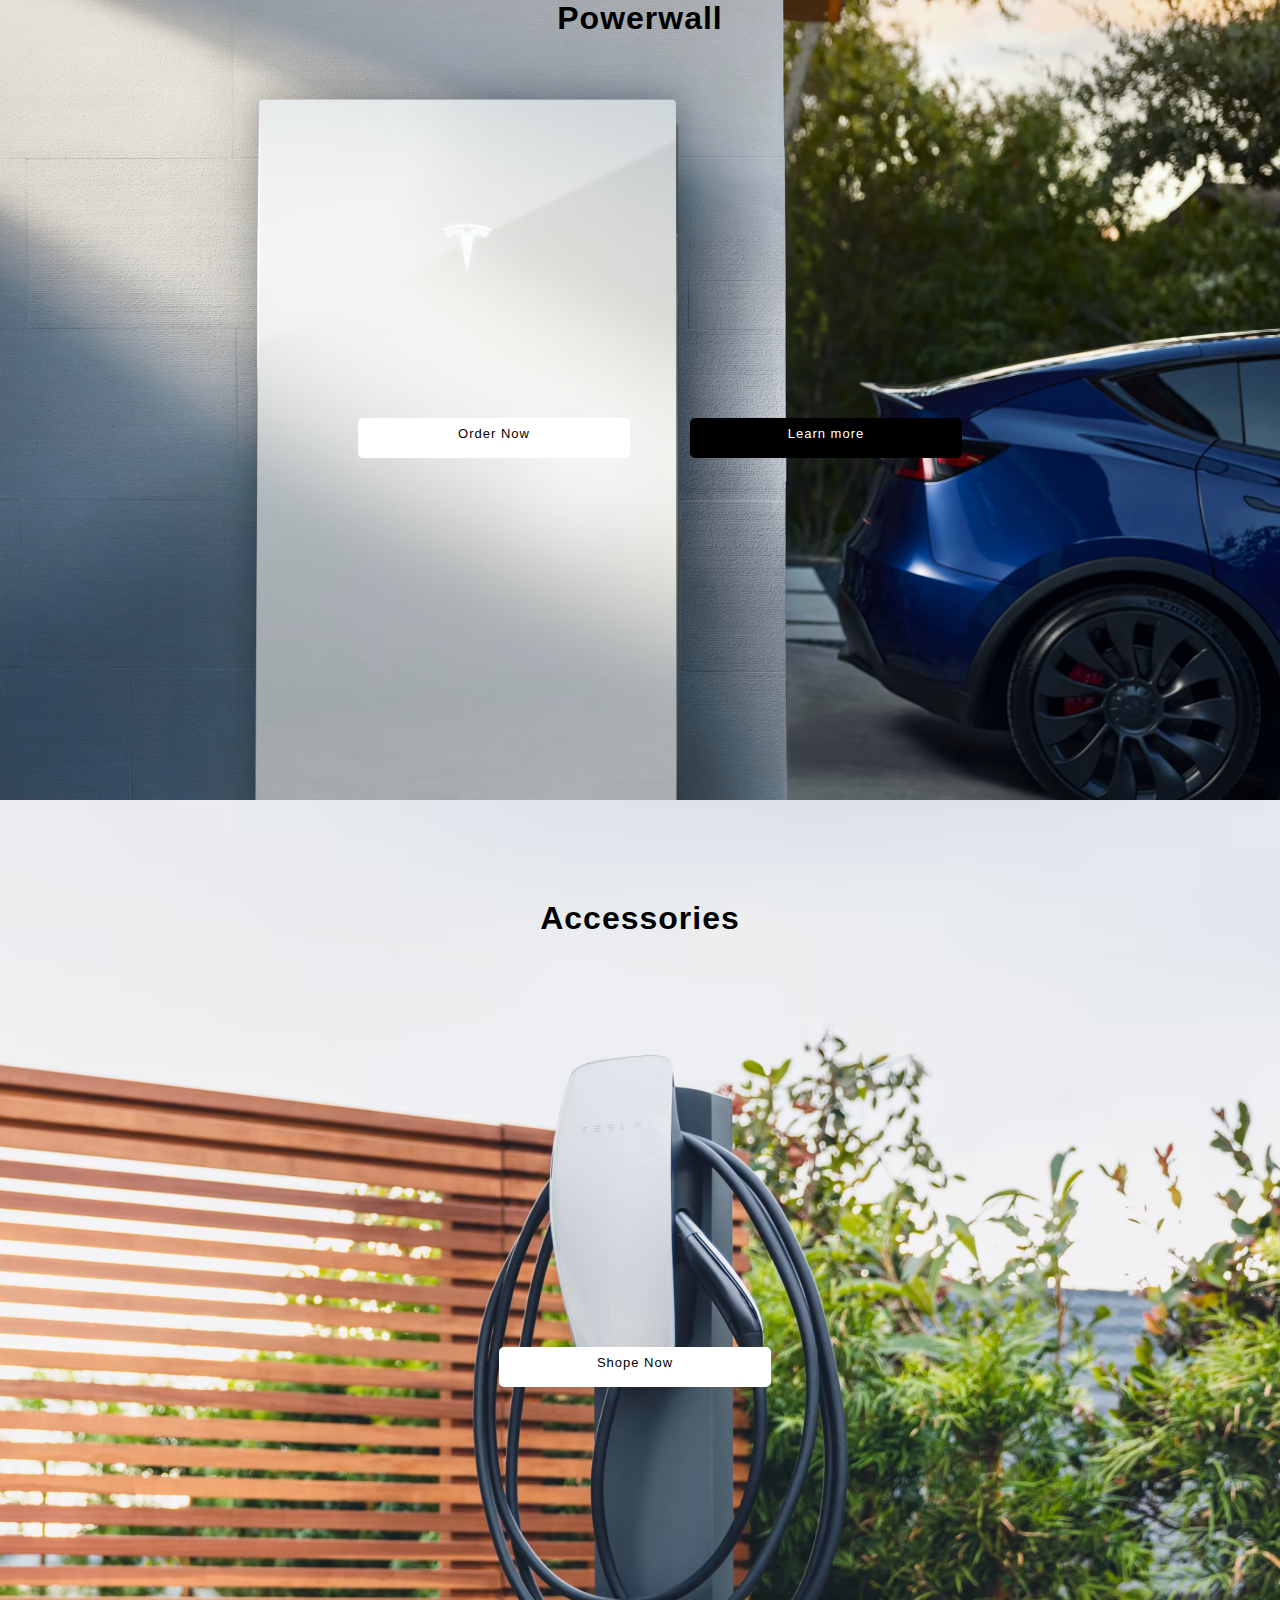
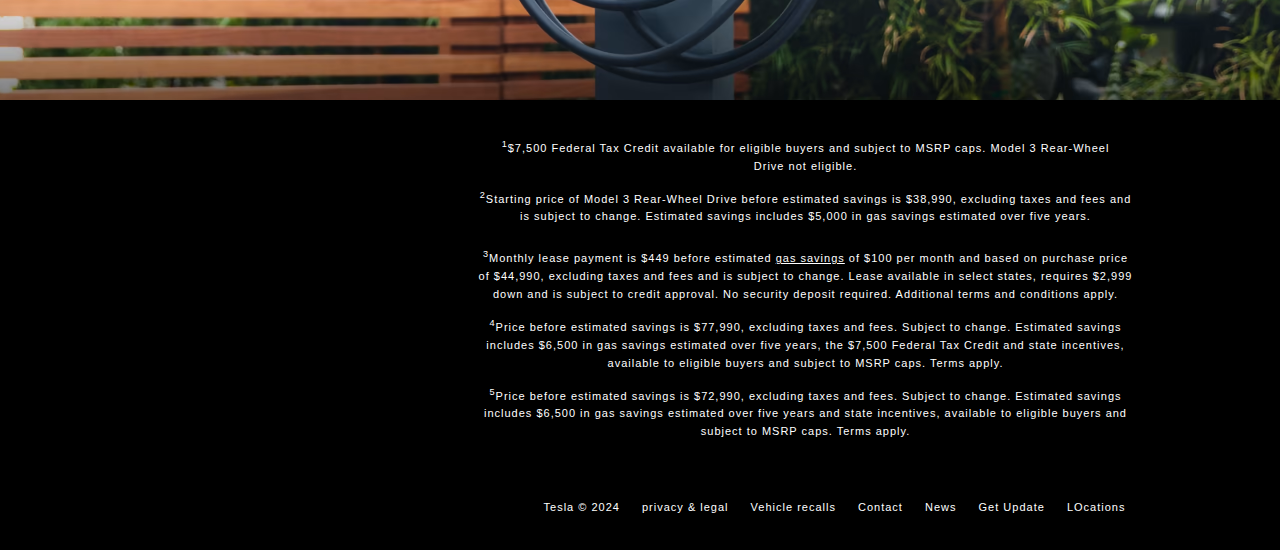
==== commit efa27d9a: "Update index.html" ====
--- a/index.html
+++ b/index.html
@@ -1,4 +1,4 @@
-<!DOCTYPE html>
+<!<!DOCTYPE html>
 <html lang="en">
 <head>
     <meta charset="UTF-8">
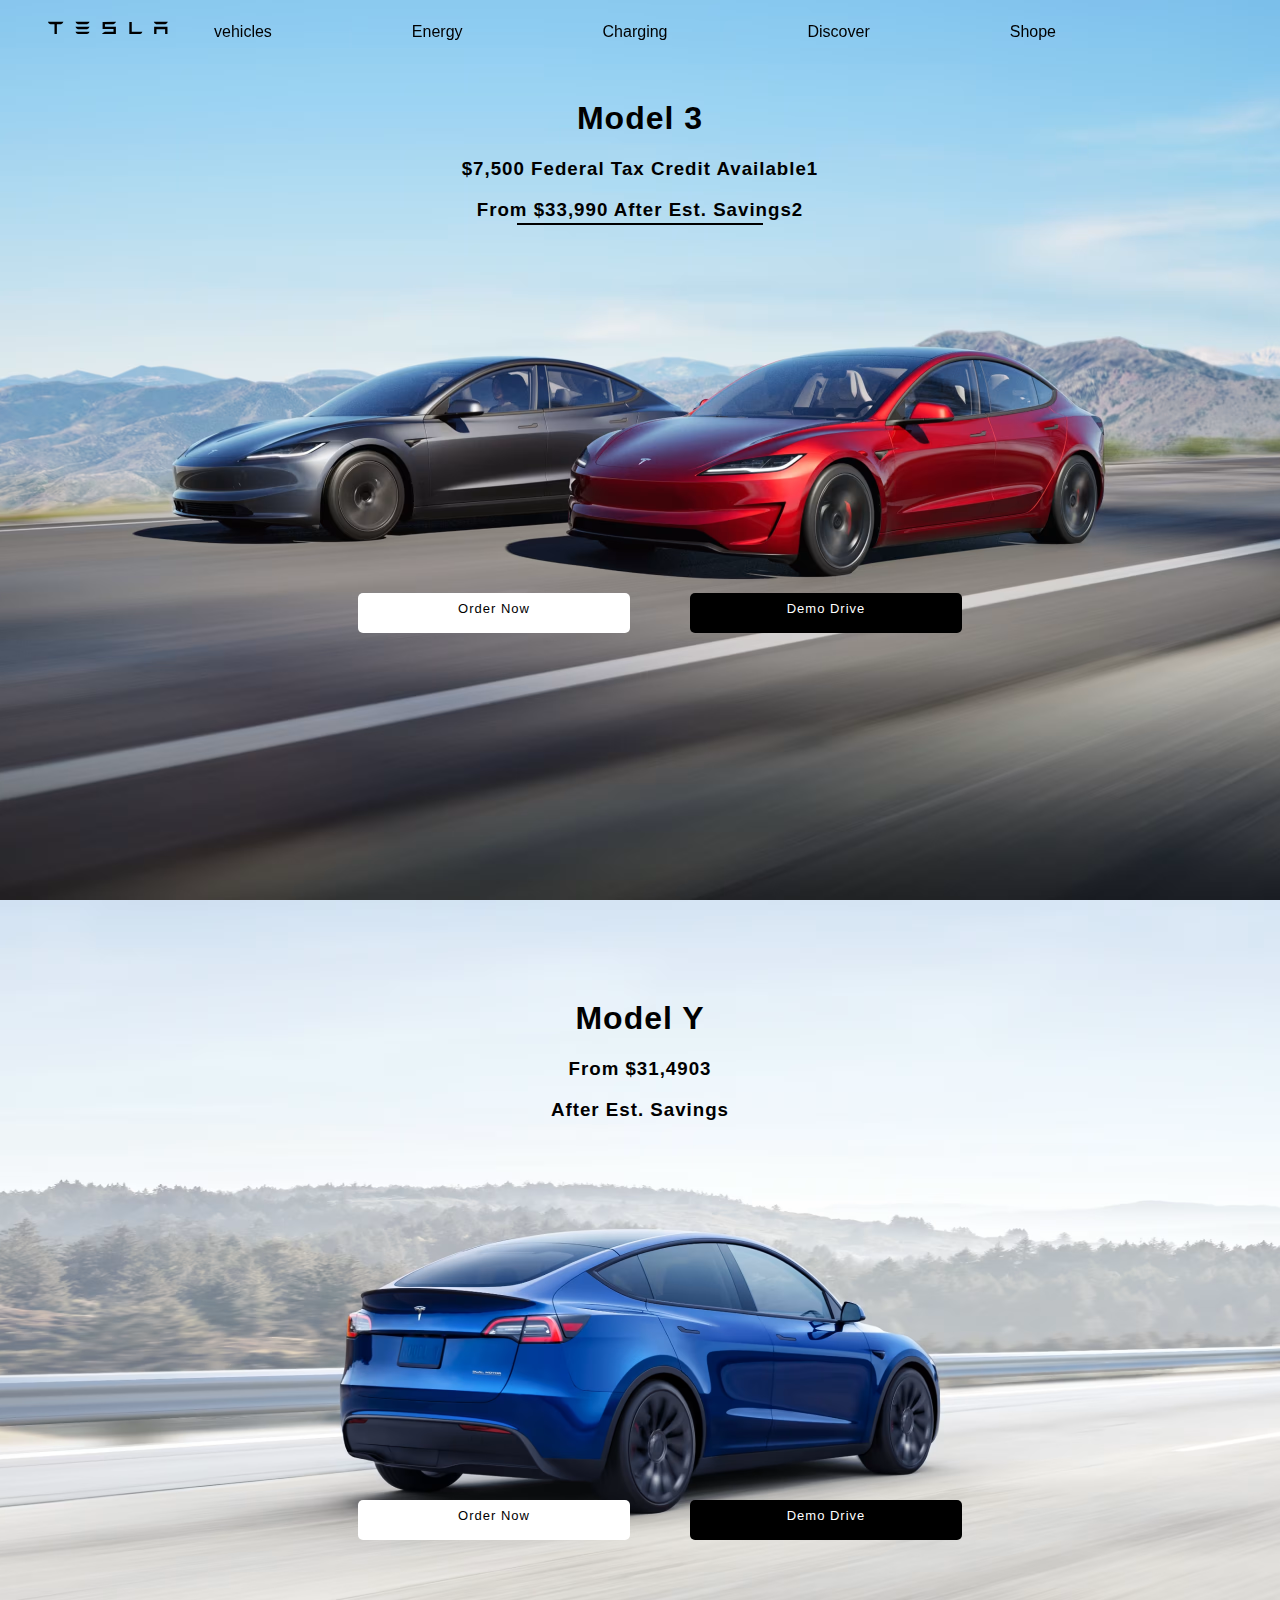
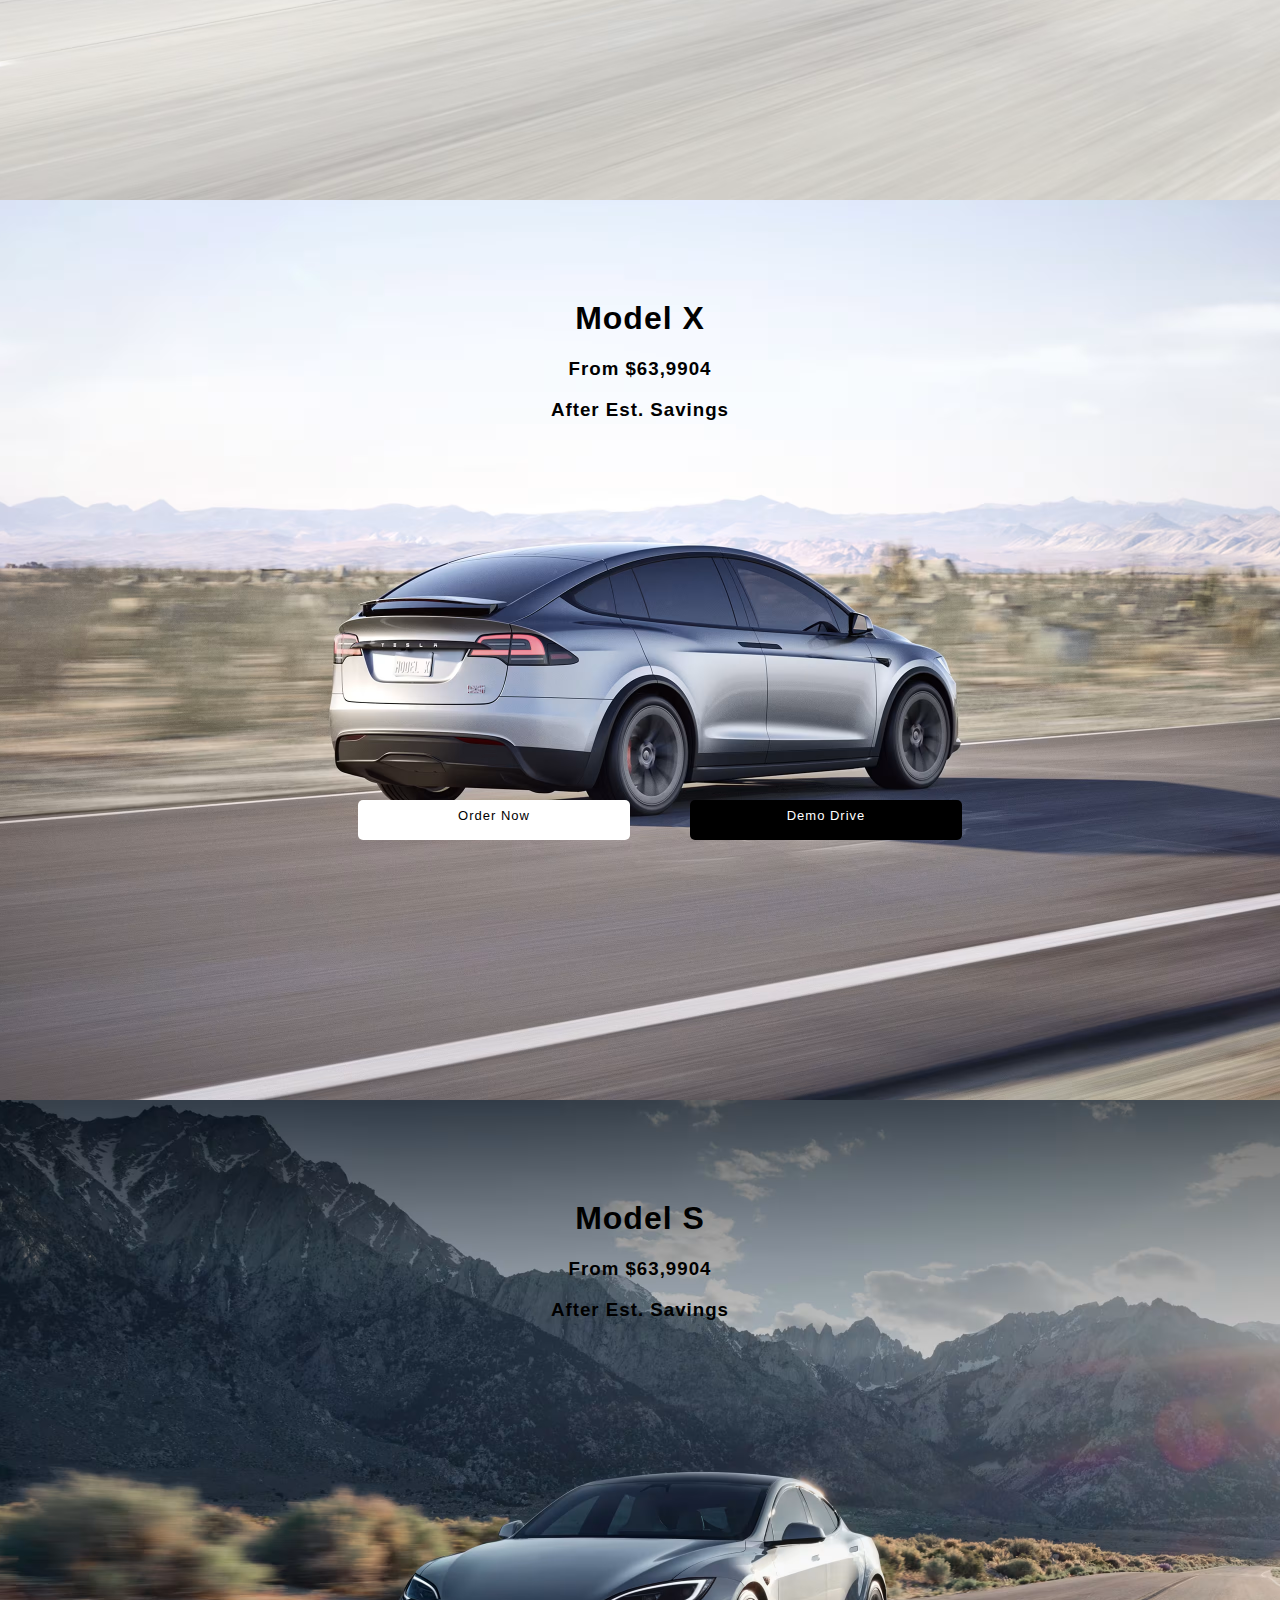
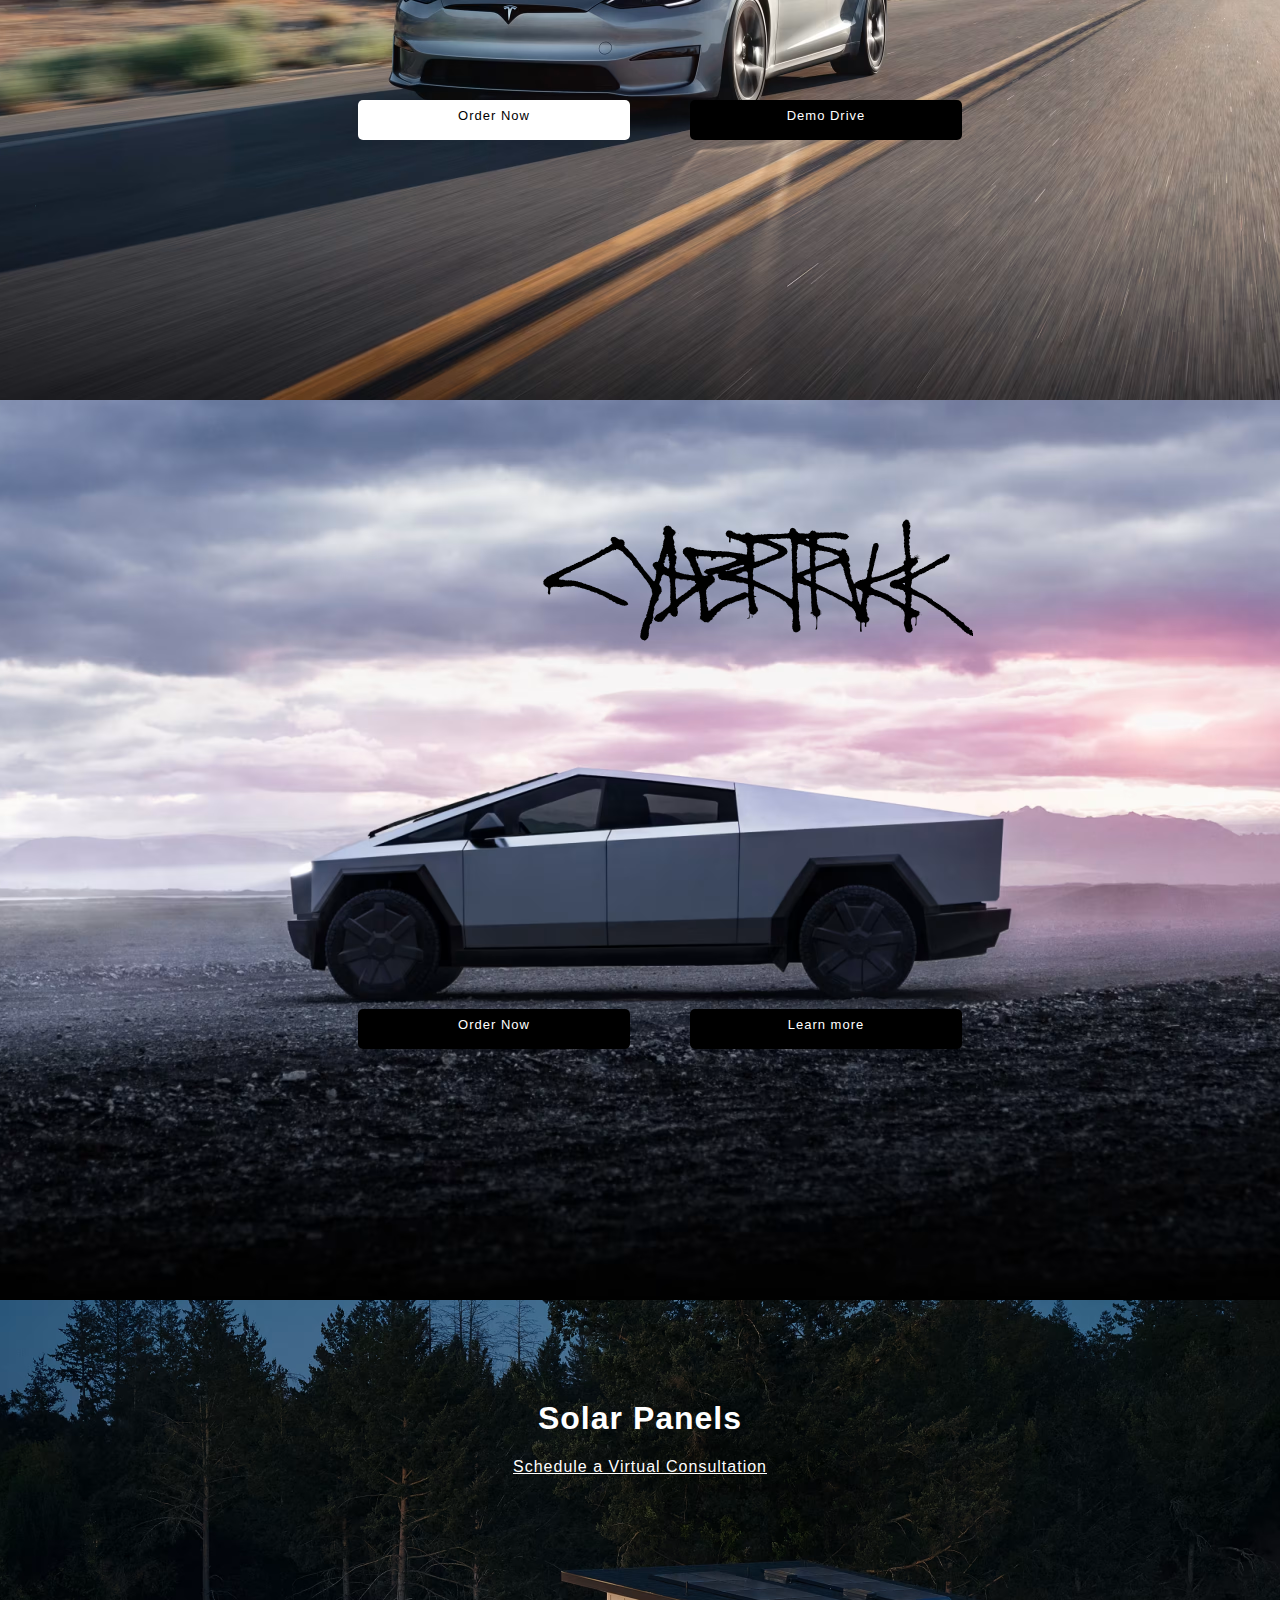
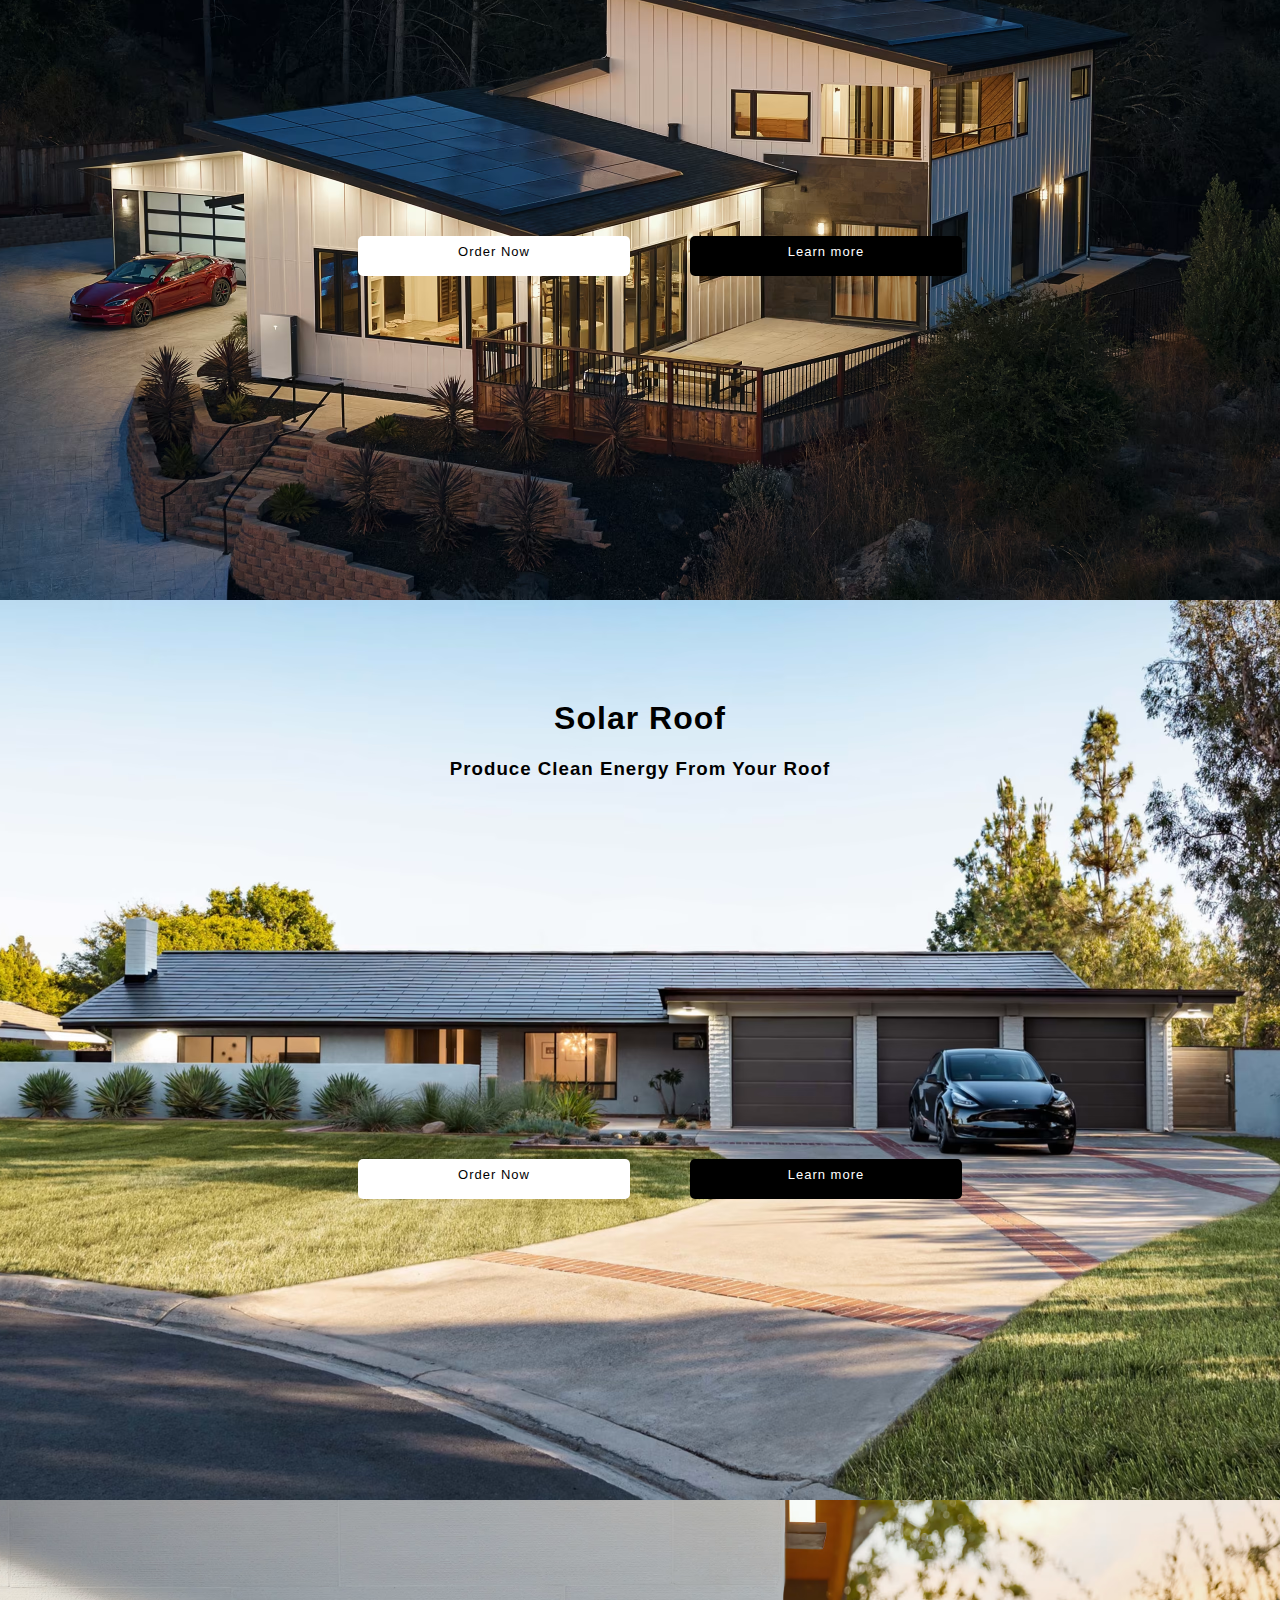
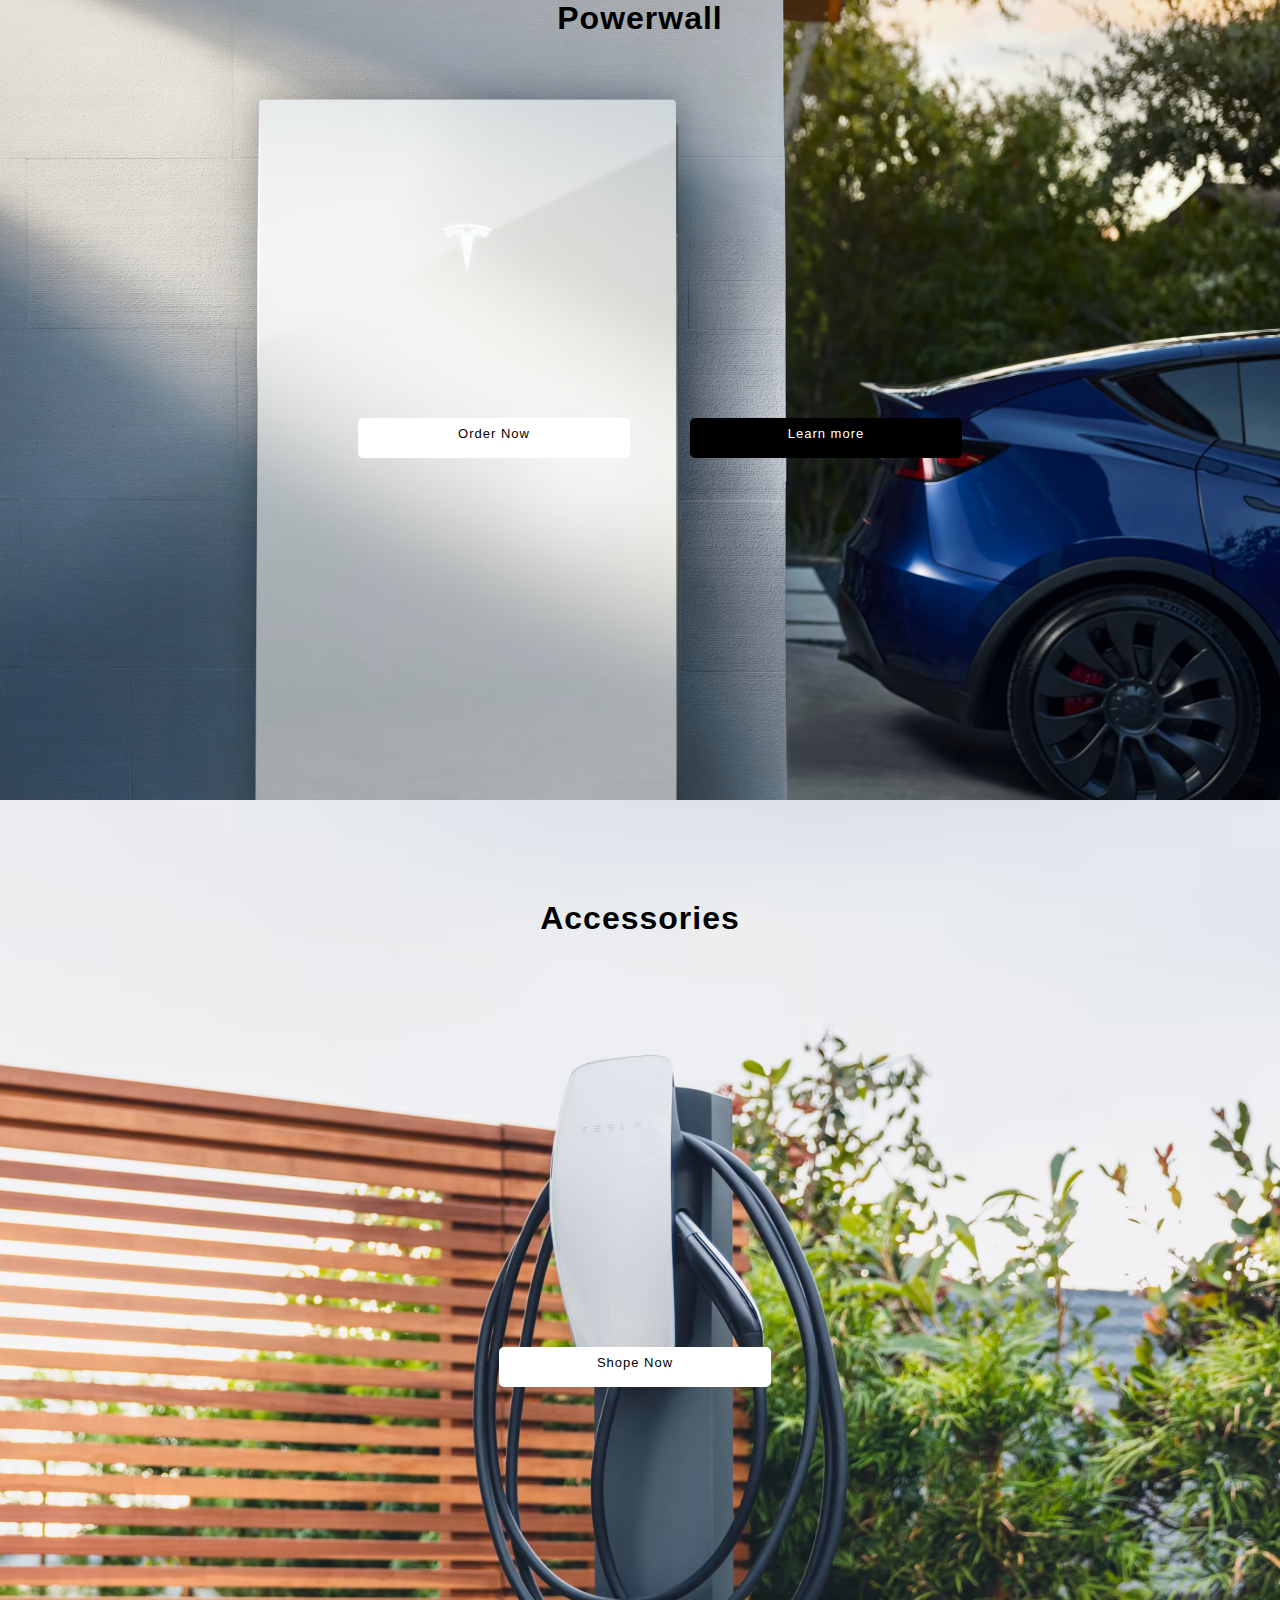
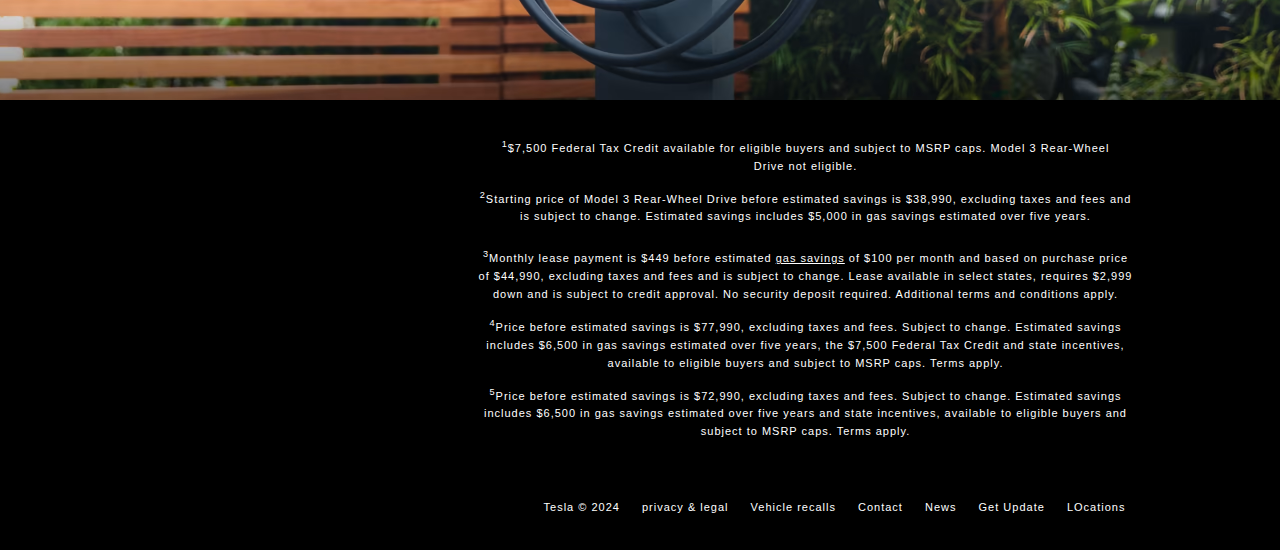
==== commit 6a6adc0c: "Update index.html" ====
--- a/index.html
+++ b/index.html
@@ -1,4 +1,4 @@
-<!<!DOCTYPE html>
+<!DOCTYPE html>
 <html lang="en">
 <head>
     <meta charset="UTF-8">
@@ -175,30 +175,5 @@
 
 
                        
-
-
-  
-   
-
-  
-
-  
-
-
-
-
-
-
-
-
-
-
-
-
-
-  
-  
-  
-
-  </body>
+</body>
 </html>
